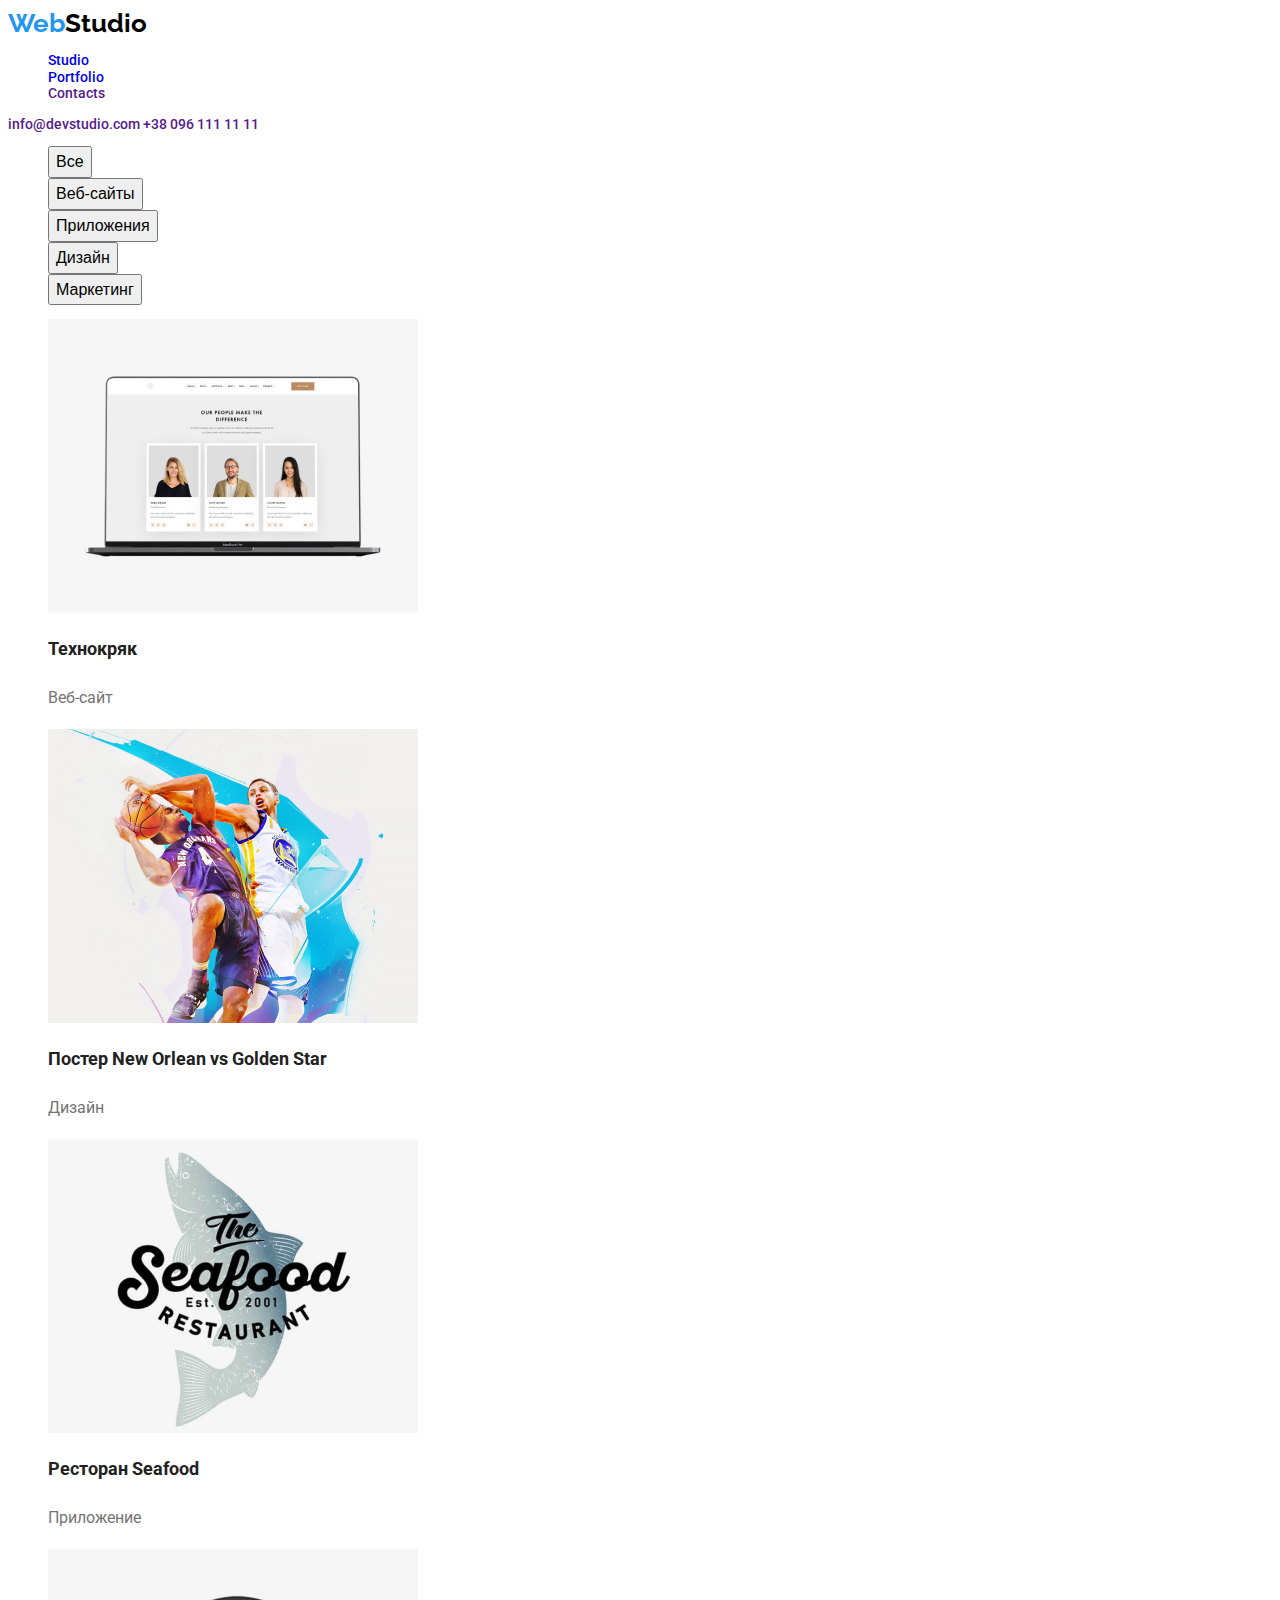
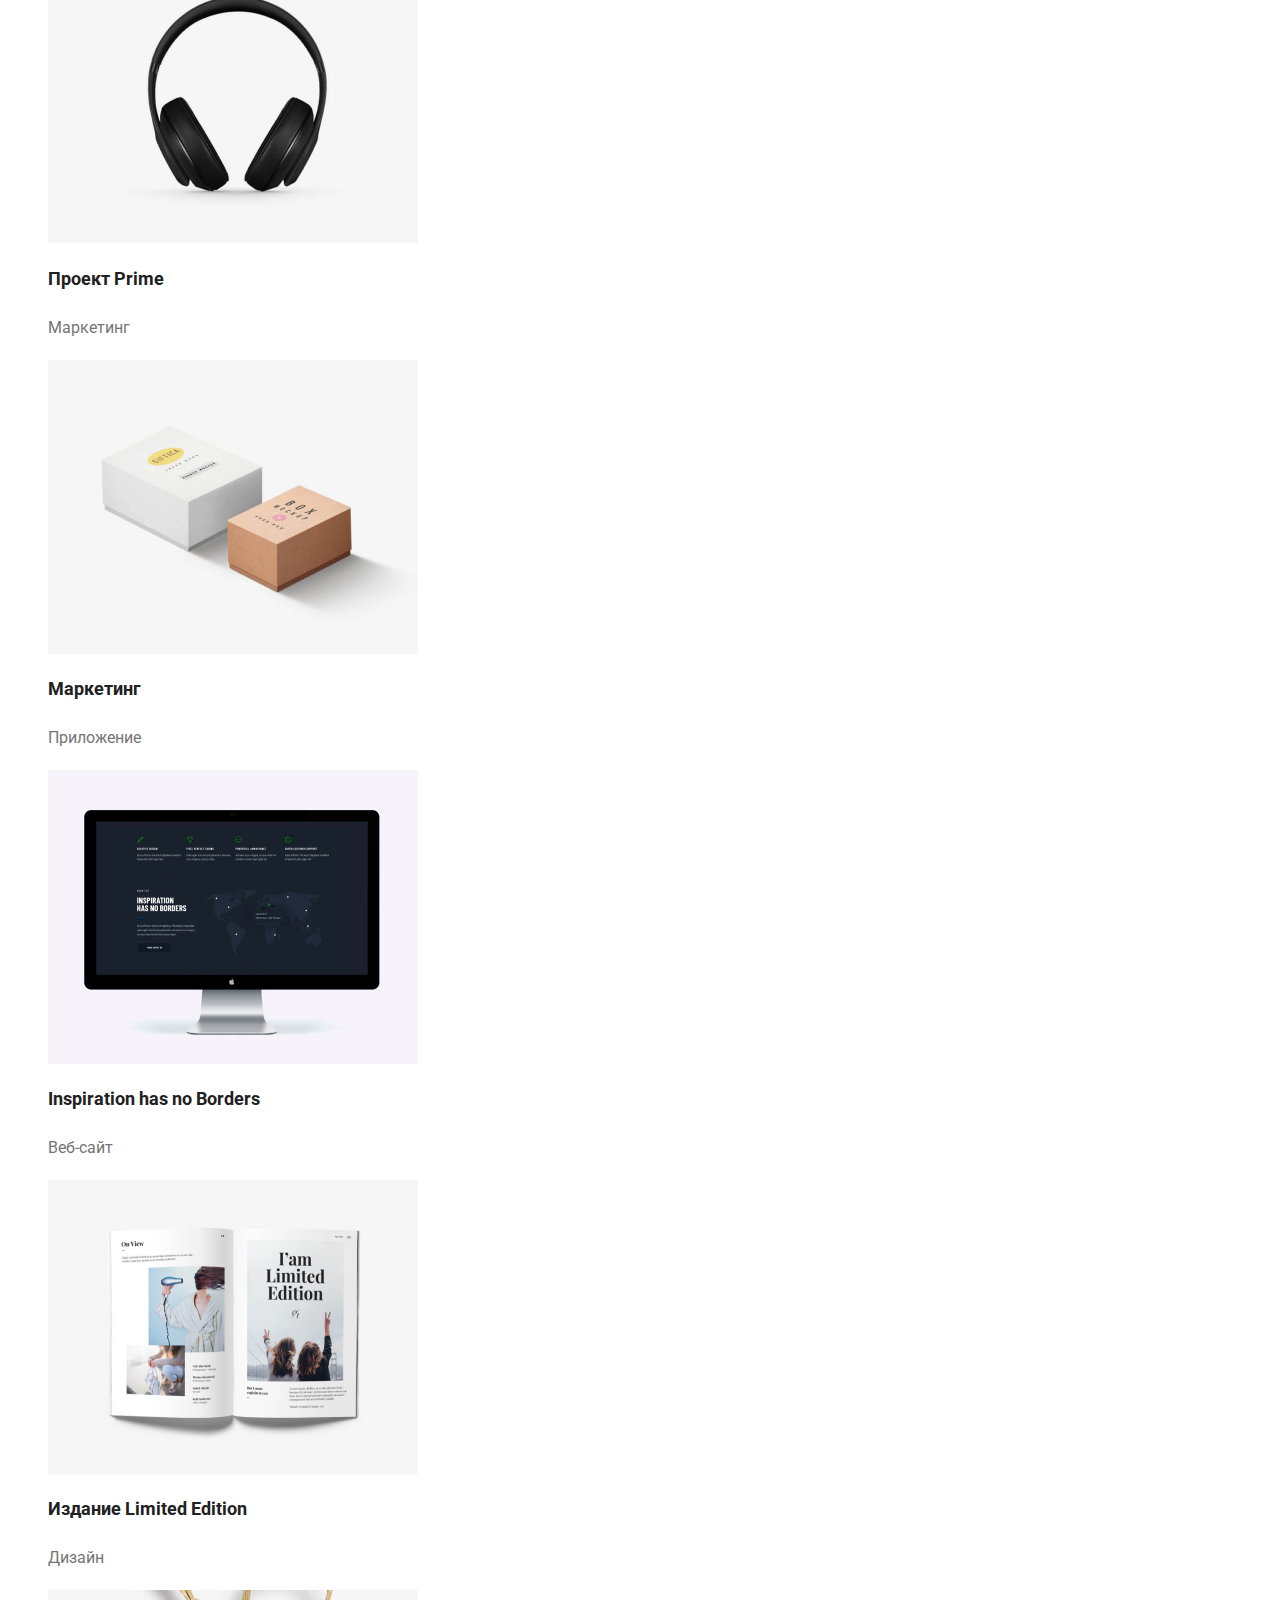
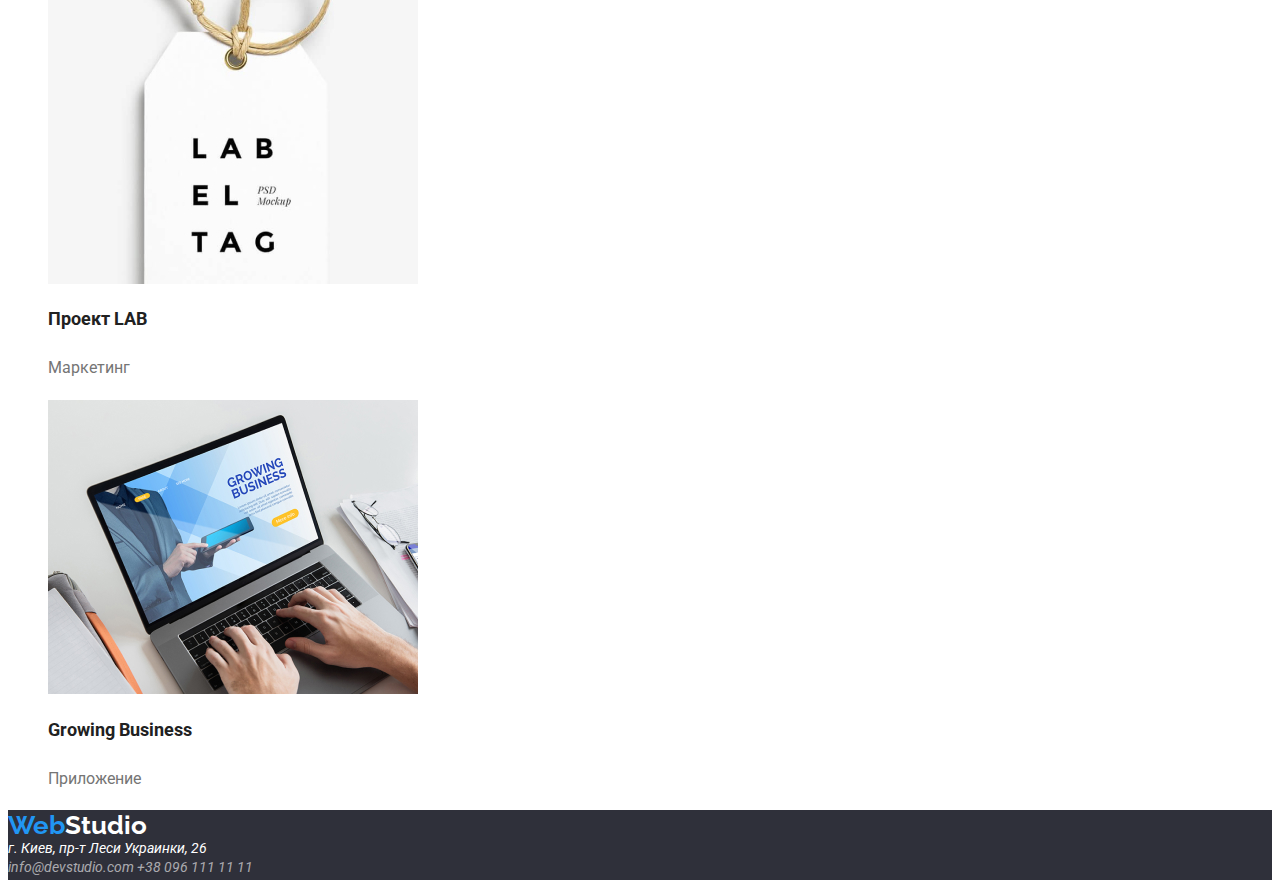
==== portfolio.html @ 281a3ce4 "create first commit for portfolio" ====
<!DOCTYPE html>
<html lang="ru">
  <head>
    <meta charset="UTF-8" />
    <meta name="viewport" content="width=device-width, initial-scale=1.0" />
    <title>Document</title>
    <link rel="preconnect" href="https://fonts.googleapis.com" />
    <link rel="preconnect" href="https://fonts.gstatic.com" crossorigin />
    <link
      href="https://fonts.googleapis.com/css2?family=Raleway:wght@700&family=Roboto:wght@400;500;700;900&display=swap"
      rel="stylesheet"
    />
    <link rel="stylesheet" href="./css/style.css" />
  </head>
  <body>
    <header>
      <nav>
        <a href="./index.html" class="logo primary"><span>Web</span>Studio</a>
        <ul class="site-nav">
          <li><a href="./index.html" class="link">Studio</a></li>
          <li><a href="./portfolio.html" class="link">Portfolio</a></li>
          <li><a href="" class="link">Contacts</a></li>
        </ul>
      </nav>
      <div class="contact">
        <a href="" class="link">info@devstudio.com</a>
        <a href="" class="link">+38 096 111 11 11</a>
      </div>
    </header>
    <main>
      <section>
        <ul class="filters">
          <li><button type="button" class="button filter">Все</button></li>
          <li><button type="button" class="button filter">Веб-сайты</button></li>
          <li><button type="button" class="button filter">Приложения</button></li>
          <li><button type="button" class="button filter">Дизайн</button></li>
          <li><button type="button" class="button filter">Маркетинг</button></li>
        </ul>
        <ul class="products">
          <li class="product">
            <img src="./images/products/technok.jpg" alt="" width="370" />
            <h2 class="title">Технокряк</h2>
            <p class="type">Веб-сайт</p>
          </li>
          <li class="product">
            <img src="./images/products/poster.jpg" alt="" width="370" />
            <h2 class="title">Постер New Orlean vs Golden Star</h2>
            <p class="type">Дизайн</p>
          </li>
          <li class="product">
            <img src="./images/products/restoraunt.jpg" alt="" width="370" />
            <h2 class="title">Ресторан Seafood</h2>
            <p class="type">Приложение</p>
          </li>
          <li class="product">
            <img src="./images/products/prime.jpg" alt="" width="370" />
            <h2 class="title">Проект Prime</h2>
            <p class="type">Маркетинг</p>
          </li>
          <li class="product">
            <img src="./images/products/boxes.jpg" alt="" width="370" />
            <h2 class="title">Маркетинг</h2>
            <p class="type">Приложение</p>
          </li>
          <li class="product">
            <img src="./images/products/insp.jpg" alt="" width="370" />
            <h2 class="title">Inspiration has no Borders</h2>
            <p class="type">Веб-сайт</p>
          </li>
          <li class="product">
            <img src="./images/products/journal.jpg" alt="" width="370" />
            <h2 class="title">Издание Limited Edition</h2>
            <p class="type">Дизайн</p>
          </li>
          <li class="product">
            <img src="./images/products/lab.jpg" alt="" width="370" />
            <h2 class="title">Проект LAB</h2>
            <p class="type">Маркетинг</p>
          </li>
          <li class="product">
            <img src="./images/products/gr_business.jpg" alt="" width="370" />
            <h2 class="title">Growing Business</h2>
            <p class="type">Приложение</p>
          </li>
        </ul>
      </section>
    </main>
    <footer>
      <a href="./index.html" class="logo secondary"><span>Web</span>Studio</a>
      <address lang="ru">
        г. Киев, пр-т Леси Украинки, 26<br />
        <a href="" class="link">info@devstudio.com</a>
        <a href="" class="link">+38 096 111 11 11</a>
      </address>
    </footer>
  </body>
</html>
---- css/style.css ----
/* 
Accent color -  #2196F3
Main white - #FFFFFF
Secondary text color - #757575
Title color - #212121;

Background color  - #2F303A; 
Section background -  #F5F4FA;
Logo color - #000000
Address color - rgba(255, 255, 255, 0.60);
*/

:root {
  --accent-color: #2196f3;
  --white-color: #ffffff;
  --sec-text-color: #757575;
  --title-color: #212121;
  --bg-color: #2f303a;
  --sc-bg-color: #f5f4fa;
  --logo-color: #000000;
  --address-color: rgba(255, 255, 255, 0.6);
}

body {
  color: var(--title-color);
  font-size: 14px;
  font-family: Roboto;

  background-color: var(--white-color);
}

a {
  text-decoration: none;
}

ul {
  list-style: none;
}

/* Logo */

.logo {
  font-family: Raleway;
  font-size: 26px;
  font-weight: 700;
  line-height: 1.17;
}

.logo.primary {
  color: var(--logo-color);
}

.logo > span {
  color: var(--accent-color);
}

.logo.secondary {
  color: var(--white-color);
}

/* Site navigation */

.link {
  font-weight: 500;
  line-height: 1.17;
}

.link:hover,
.link:focus {
  color: var(--accent-color);
}

/* Hero */

.hero {
  background-color: var(--bg-color);
}

.hero-title {
  color: var(--white-color);

  text-align: center;
  font-size: 44px;
  font-weight: 900;
  line-height: 1.36; /* 136.364% */

  text-transform: uppercase;
}

/* Button */

.button {
  font-size: 16px;
  font-weight: 700;
  line-height: 1.88; /* 187.5% */
}

.button.filter {
  font-weight: 500;
  line-height: 1.62;
}

.button.primary,
.button.filter:hover,
.button.filter:focus {
  color: var(--white-color);
  background-color: var(--accent-color);
}

/* Company  traits */

.section-title {
  text-align: center;
  font-size: 36px;
  font-weight: 700;
  line-height: 1.17;
}

.trait .title {
  font-weight: 700;
  line-height: 1.14;

  text-transform: uppercase;
}

.trait .text {
  color: var(--sec-text-color);

  font-weight: 400;
  line-height: 1.71; /* 171.429% */
}

/* Our team */

section.team {
  background-color: var(--sc-bg-color);
}

.description {
  font-size: 16px;
  line-height: 1.19;
}

.description > .name {
  font-size: inherit;
  font-weight: 500;
}

.description > .position {
  color: var(--sec-text-color);

  font-size: inherit;
  font-weight: 400;
}

/* Footer */

footer {
  background-color: var(--bg-color);
}

address {
  color: var(--white-color);
}

address > .link {
  color: var(--address-color);

  font-weight: 400;
  line-height: 1.71; /* 171.429% */
}

/* Portfolio.hmtl */

/* Products */

.product .title {
  font-size: 18px;
  font-weight: 700;
  line-height: 2; /* 200% */
}

.product .type {
  color: var(--sec-text-color);
  font-size: 16px;
  font-weight: 400;
  line-height: 1.88; /* 187.5% */
}
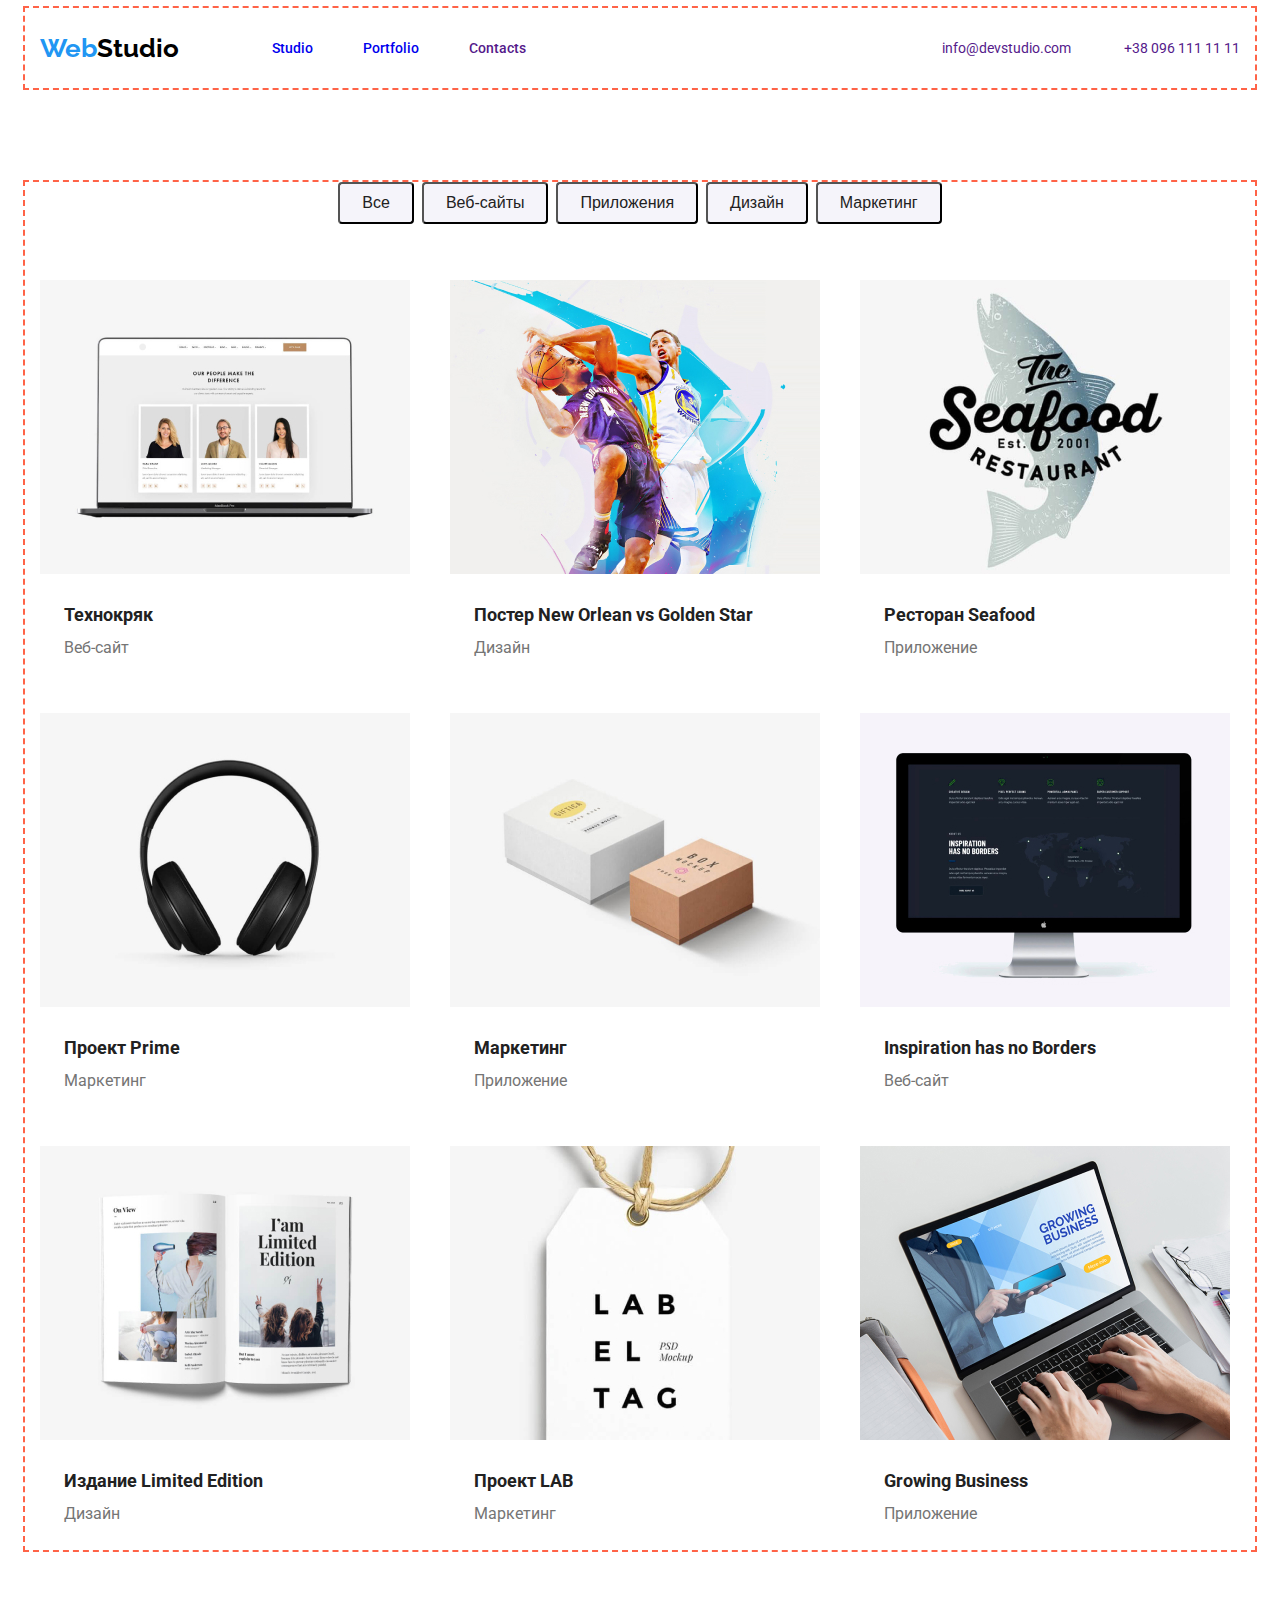
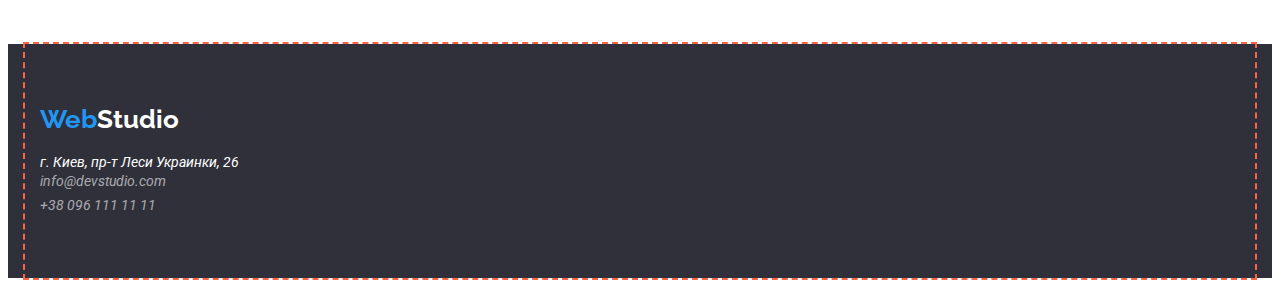
==== commit 1a2ed0bd: "Added postioning for `section`, `header` and `footer`." ====
--- a/portfolio.html
+++ b/portfolio.html
@@ -1,11 +1,18 @@
 <!DOCTYPE html>
-<html lang="ru">
+<html lang="en">
   <head>
     <meta charset="UTF-8" />
     <meta name="viewport" content="width=device-width, initial-scale=1.0" />
     <title>Document</title>
     <link rel="preconnect" href="https://fonts.googleapis.com" />
     <link rel="preconnect" href="https://fonts.gstatic.com" crossorigin />
+    <link
+      rel="stylesheet"
+      href="https://cdnjs.cloudflare.com/ajax/libs/modern-normalize/2.0.0/modern-normalize.min.css"
+      integrity="sha512-4xo8blKMVCiXpTaLzQSLSw3KFOVPWhm/TRtuPVc4WG6kUgjH6J03IBuG7JZPkcWMxJ5huwaBpOpnwYElP/m6wg=="
+      crossorigin="anonymous"
+      referrerpolicy="no-referrer"
+    />
     <link
       href="https://fonts.googleapis.com/css2?family=Raleway:wght@700&family=Roboto:wght@400;500;700;900&display=swap"
       rel="stylesheet"
@@ -14,84 +21,108 @@
   </head>
   <body>
     <header>
-      <nav>
-        <a href="./index.html" class="logo primary"><span>Web</span>Studio</a>
-        <ul class="site-nav">
-          <li><a href="./index.html" class="link">Studio</a></li>
-          <li><a href="./portfolio.html" class="link">Portfolio</a></li>
-          <li><a href="" class="link">Contacts</a></li>
-        </ul>
-      </nav>
-      <div class="contact">
-        <a href="" class="link">info@devstudio.com</a>
-        <a href="" class="link">+38 096 111 11 11</a>
+      <div class="container page-header">
+        <nav class="main-nav">
+          <a href="./index.html" class="logo primary"><span>Web</span>Studio</a>
+          <ul class="site-nav">
+            <li class="item"><a href="./index.html" class="link">Studio</a></li>
+            <li class="item"><a href="./portfolio.html" class="link">Portfolio</a></li>
+            <li class="item"><a href="" class="link">Contacts</a></li>
+          </ul>
+        </nav>
+        <div class="contact">
+          <a href="" class="link">info@devstudio.com</a>
+          <a href="" class="link">+38 096 111 11 11</a>
+        </div>
       </div>
     </header>
     <main>
-      <section>
-        <ul class="filters">
-          <li><button type="button" class="button filter">Все</button></li>
-          <li><button type="button" class="button filter">Веб-сайты</button></li>
-          <li><button type="button" class="button filter">Приложения</button></li>
-          <li><button type="button" class="button filter">Дизайн</button></li>
-          <li><button type="button" class="button filter">Маркетинг</button></li>
-        </ul>
-        <ul class="products">
-          <li class="product">
-            <img src="./images/products/technok.jpg" alt="" width="370" />
-            <h2 class="title">Технокряк</h2>
-            <p class="type">Веб-сайт</p>
-          </li>
-          <li class="product">
-            <img src="./images/products/poster.jpg" alt="" width="370" />
-            <h2 class="title">Постер New Orlean vs Golden Star</h2>
-            <p class="type">Дизайн</p>
-          </li>
-          <li class="product">
-            <img src="./images/products/restoraunt.jpg" alt="" width="370" />
-            <h2 class="title">Ресторан Seafood</h2>
-            <p class="type">Приложение</p>
-          </li>
-          <li class="product">
-            <img src="./images/products/prime.jpg" alt="" width="370" />
-            <h2 class="title">Проект Prime</h2>
-            <p class="type">Маркетинг</p>
-          </li>
-          <li class="product">
-            <img src="./images/products/boxes.jpg" alt="" width="370" />
-            <h2 class="title">Маркетинг</h2>
-            <p class="type">Приложение</p>
-          </li>
-          <li class="product">
-            <img src="./images/products/insp.jpg" alt="" width="370" />
-            <h2 class="title">Inspiration has no Borders</h2>
-            <p class="type">Веб-сайт</p>
-          </li>
-          <li class="product">
-            <img src="./images/products/journal.jpg" alt="" width="370" />
-            <h2 class="title">Издание Limited Edition</h2>
-            <p class="type">Дизайн</p>
-          </li>
-          <li class="product">
-            <img src="./images/products/lab.jpg" alt="" width="370" />
-            <h2 class="title">Проект LAB</h2>
-            <p class="type">Маркетинг</p>
-          </li>
-          <li class="product">
-            <img src="./images/products/gr_business.jpg" alt="" width="370" />
-            <h2 class="title">Growing Business</h2>
-            <p class="type">Приложение</p>
-          </li>
-        </ul>
-      </section>
+      <section class="section">
+        <div class="container">
+          <ul class="filters">
+            <li class="item"><button type="button" class="button filter">Все</button></li>
+            <li class="item"><button type="button" class="button filter">Веб-сайты</button></li>
+            <li class="item"><button type="button" class="button filter">Приложения</button></li>
+            <li class="item"><button type="button" class="button filter">Дизайн</button></li>
+            <li class="item"><button type="button" class="button filter">Маркетинг</button></li>
+          </ul>
+          <ul class="products">
+            <li class="product">
+              <img src="./images/products/technok.jpg" alt="" width="370" />
+              <div class="text">
+                <h2 class="title">Технокряк</h2>
+                <p class="type">Веб-сайт</p>
+              </div>
+            </li>
+            <li class="product">
+              <img src="./images/products/poster.jpg" alt="" width="370" />
+              <div class="text">
+                <h2 class="title">Постер New Orlean vs Golden Star</h2>
+                <p class="type">Дизайн</p>
+              </div>
+            </li>
+            <li class="product">
+              <img src="./images/products/restoraunt.jpg" alt="" width="370" />
+              <div class="text">
+                <h2 class="title">Ресторан Seafood</h2>
+                <p class="type">Приложение</p>
+              </div>
+            </li>
+            <li class="product">
+              <img src="./images/products/prime.jpg" alt="" width="370" />
+              <div class="text">
+                <h2 class="title">Проект Prime</h2>
+                <p class="type">Маркетинг</p>
+              </div>
+            </li>
+            <li class="product">
+              <img src="./images/products/boxes.jpg" alt="" width="370" />
+              <div class="text">
+                <h2 class="title">Маркетинг</h2>
+                <p class="type">Приложение</p>
+              </div>
+            </li>
+            <li class="product">
+              <img src="./images/products/insp.jpg" alt="" width="370" />
+              <div class="text">
+                <h2 class="title">Inspiration has no Borders</h2>
+                <p class="type">Веб-сайт</p>
+              </div>
+            </li>
+            <li class="product">
+              <img src="./images/products/journal.jpg" alt="" width="370" />
+              <div class="text">
+                <h2 class="title">Издание Limited Edition</h2>
+                <p class="type">Дизайн</p>
+              </div>
+            </li>
+            <li class="product">
+              <img src="./images/products/lab.jpg" alt="" width="370" />
+              <div class="text">
+                <h2 class="title">Проект LAB</h2>
+                <p class="type">Маркетинг</p>
+              </div>
+            </li>
+            <li class="product">
+              <img src="./images/products/gr_business.jpg" alt="" width="370" />
+              <div class="text">
+                <h2 class="title">Growing Business</h2>
+                <p class="type">Приложение</p>
+              </div>
+            </li>
+          </ul>
+        </div>
+      </ class="section">
     </main>
     <footer>
-      <a href="./index.html" class="logo secondary"><span>Web</span>Studio</a>
-      <address lang="ru">
-        г. Киев, пр-т Леси Украинки, 26<br />
-        <a href="" class="link">info@devstudio.com</a>
-        <a href="" class="link">+38 096 111 11 11</a>
-      </address>
+      <div class="container page-footer">
+        <a href="./index.html" class="logo secondary"><span>Web</span>Studio</a>
+        <address lang="ru">
+          г. Киев, пр-т Леси Украинки, 26<br />
+          <a href="" class="link">info@devstudio.com</a>
+          <a href="" class="link">+38 096 111 11 11</a>
+        </address>
+      </div>
     </footer>
   </body>
 </html>
--- a/css/style.css
+++ b/css/style.css
@@ -35,11 +35,75 @@
 
 ul {
   list-style: none;
+  margin: 0;
+  padding: 0;
+}
+
+h6,
+h5,
+h4,
+h3,
+h2,
+h1,
+p {
+  margin: 0;
+}
+
+figure {
+  margin: 0;
+}
+
+/* Container */
+
+.container {
+  width: 1200px;
+
+  margin-left: auto;
+  margin-right: auto;
+
+  padding-left: 15px;
+  padding-right: 15px;
+
+  outline: 2px dashed tomato;
+}
+
+/* Sections */
+
+.section {
+  padding-top: 94px;
+  padding-bottom: 94px;
+}
+
+/* Page header */
+
+.page-header {
+  display: flex;
+  align-items: center;
+}
+
+.main-nav {
+  display: flex;
+  align-items: center;
+}
+
+.main-nav .site-nav {
+  display: flex;
+}
+
+.site-nav .item:not(:last-child),
+.contact .link:not(:last-child) {
+  margin-right: 50px;
+}
+
+.page-header .contact {
+  margin-left: auto;
 }
 
 /* Logo */
 
 .logo {
+  margin-right: 93px;
+
   font-family: Raleway;
   font-size: 26px;
   font-weight: 700;
@@ -60,13 +124,18 @@
 
 /* Site navigation */
 
-.link {
+.site-nav .link {
+  display: block;
+  padding: 32px 0px;
+
   font-weight: 500;
   line-height: 1.17;
 }
 
-.link:hover,
-.link:focus {
+.site-nav .link:hover,
+.site-nav .link:focus,
+.contact .link:hover,
+.contact .link:focus {
   color: var(--accent-color);
 }
 
@@ -74,9 +143,12 @@
 
 .hero {
   background-color: var(--bg-color);
+  text-align: center;
 }
 
 .hero-title {
+  margin-bottom: 30px;
+
   color: var(--white-color);
 
   text-align: center;
@@ -87,20 +159,41 @@
   text-transform: uppercase;
 }
 
+.hero a {
+  margin-bottom: 200px;
+}
+
 /* Button */
 
 .button {
+  display: inline-block;
+
   font-size: 16px;
   font-weight: 700;
   line-height: 1.88; /* 187.5% */
 }
 
 .button.filter {
+  padding: 6px 22px;
+
+  color: var(--title-color);
   font-weight: 500;
   line-height: 1.62;
-}
-
-.button.primary,
+
+  background-color: var(--sc-bg-color);
+  border-radius: 4px;
+
+  cursor: pointer;
+}
+
+.button.primary {
+  padding: 10px 32px;
+
+  border-radius: 4px;
+  color: var(--white-color);
+  background-color: var(--accent-color);
+}
+
 .button.filter:hover,
 .button.filter:focus {
   color: var(--white-color);
@@ -110,13 +203,25 @@
 /* Company  traits */
 
 .section-title {
+  margin-bottom: 50px;
+
   text-align: center;
   font-size: 36px;
   font-weight: 700;
   line-height: 1.17;
 }
 
+.traits {
+  display: flex;
+}
+
+.traits .trait:not(:last-child) {
+  margin-right: 30px;
+}
+
 .trait .title {
+  margin-bottom: 10px;
+
   font-weight: 700;
   line-height: 1.14;
 
@@ -136,12 +241,33 @@
   background-color: var(--sc-bg-color);
 }
 
+.members {
+  display: flex;
+  padding-bottom: 94px;
+
+  text-align: center;
+}
+
 .description {
+  margin-top: 30px;
+  margin-bottom: 30px;
+
   font-size: 16px;
   line-height: 1.19;
 }
 
+.members .member {
+  background-color: var(--white-color);
+  border-radius: 0px 0px 4px 4px;
+}
+
+.members .member:not(:last-child) {
+  margin-right: 30px;
+}
+
 .description > .name {
+  margin-bottom: 10px;
+
   font-size: inherit;
   font-weight: 500;
 }
@@ -164,15 +290,42 @@
 }
 
 address > .link {
+  display: block;
+
   color: var(--address-color);
 
   font-weight: 400;
   line-height: 1.71; /* 171.429% */
 }
 
+.page-footer {
+  padding-top: 60px;
+  padding-bottom: 60px;
+}
+
+.page-footer .logo {
+  display: inline-block;
+
+  margin-bottom: 20px;
+}
+
 /* Portfolio.hmtl */
 
 /* Products */
+
+.products {
+  display: flex;
+  flex-wrap: wrap;
+  gap: 30px;
+}
+
+.products .product {
+  flex-basis: calc((100% - 60px) / 3);
+}
+
+.product .text {
+  margin: 20px 24px;
+}
 
 .product .title {
   font-size: 18px;
@@ -186,3 +339,16 @@
   font-weight: 400;
   line-height: 1.88; /* 187.5% */
 }
+
+/* Filters */
+
+.filters {
+  display: flex;
+
+  justify-content: center;
+  margin-bottom: 56px;
+}
+
+.filters .item:not(:last-child) {
+  margin-right: 8px;
+}
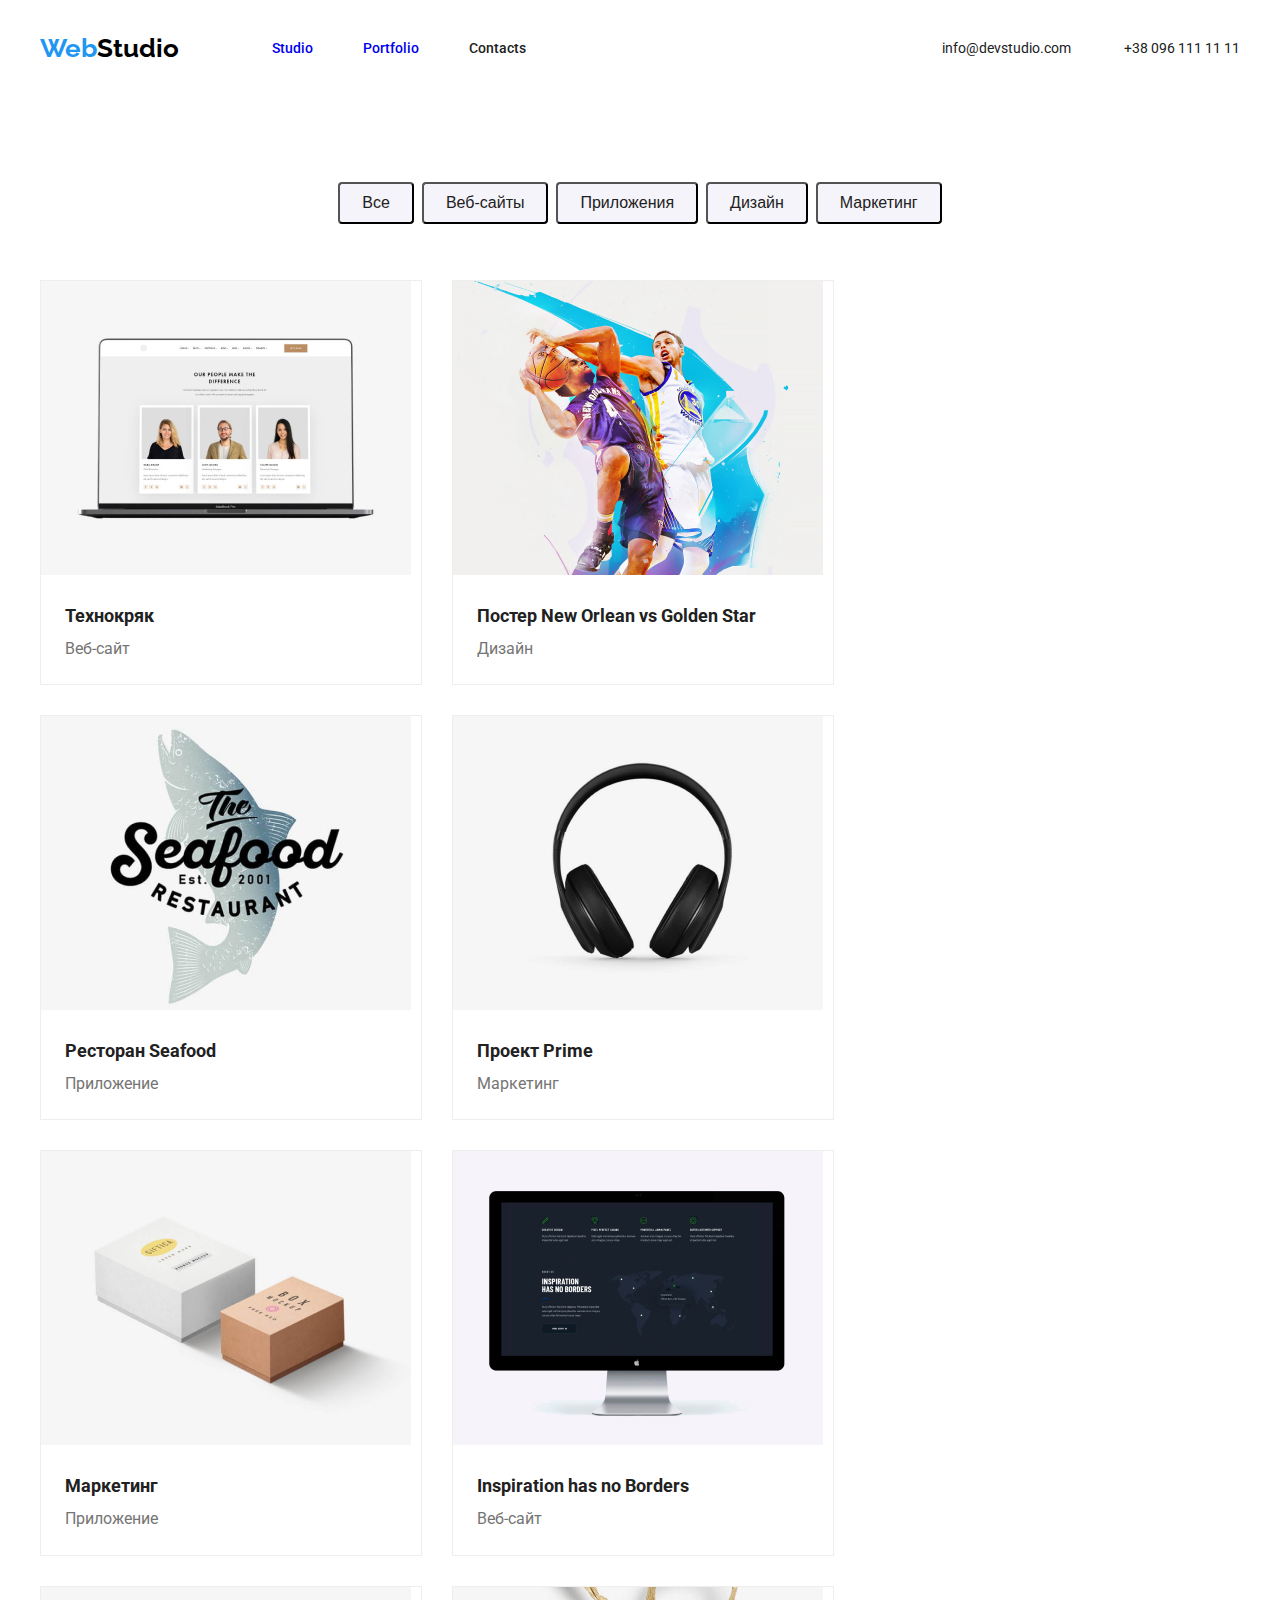
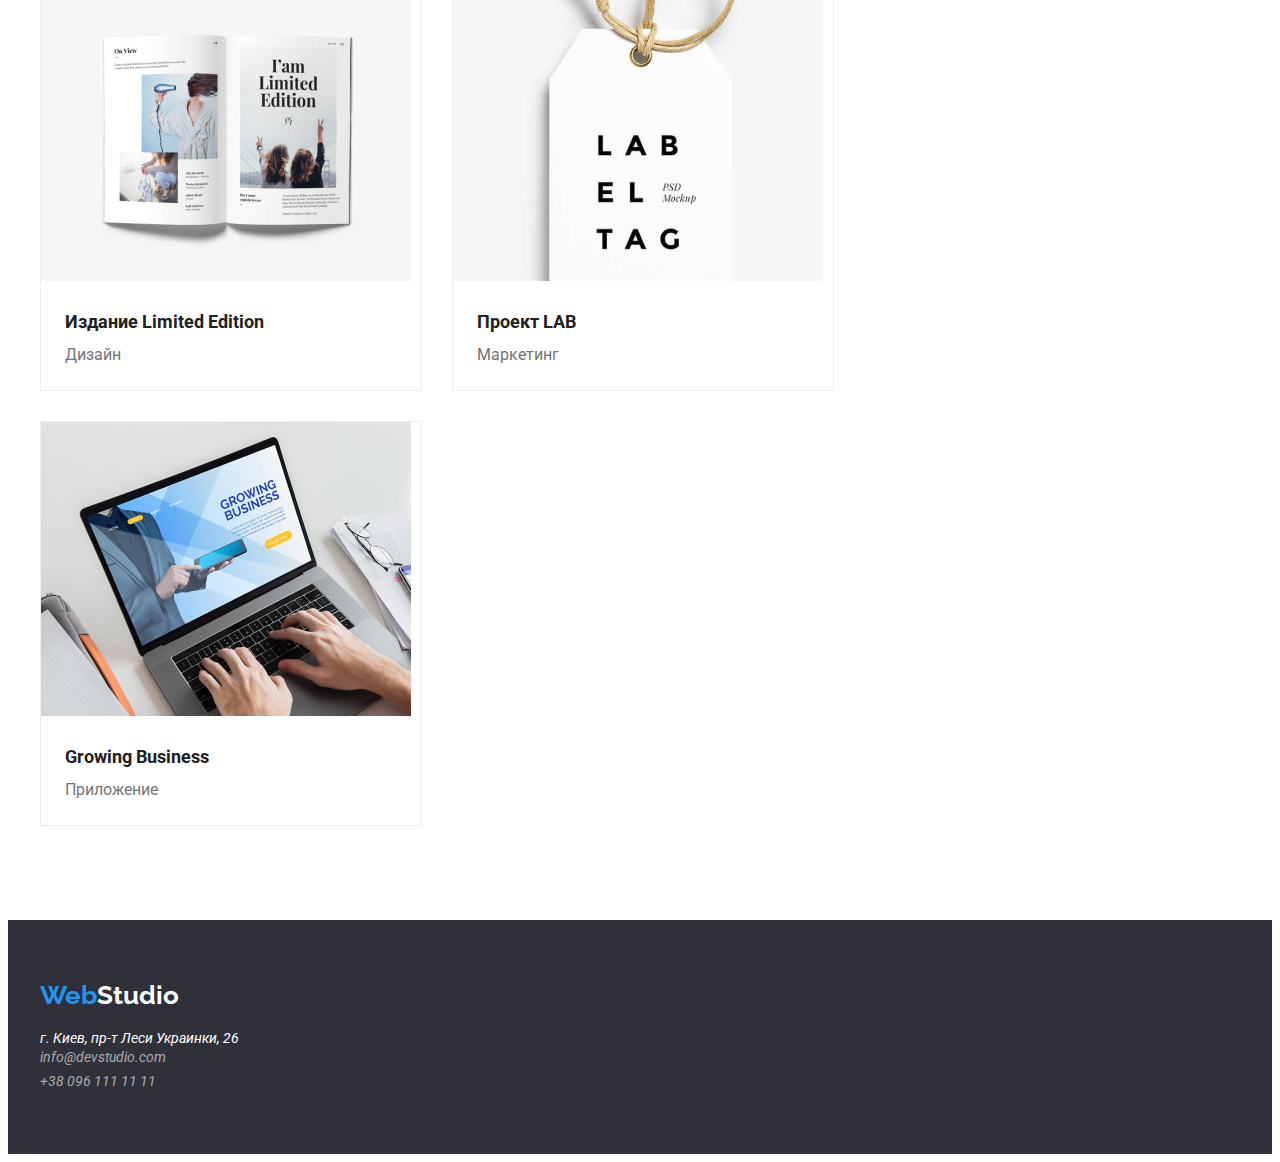
==== commit 142ff562: "Modifed container; modified paddings for sections" ====
--- a/portfolio.html
+++ b/portfolio.html
@@ -3,7 +3,7 @@
   <head>
     <meta charset="UTF-8" />
     <meta name="viewport" content="width=device-width, initial-scale=1.0" />
-    <title>Document</title>
+    <title>Portfolio</title>
     <link rel="preconnect" href="https://fonts.googleapis.com" />
     <link rel="preconnect" href="https://fonts.gstatic.com" crossorigin />
     <link
@@ -37,7 +37,7 @@
       </div>
     </header>
     <main>
-      <section class="section">
+      <section class="section projects">
         <div class="container">
           <ul class="filters">
             <li class="item"><button type="button" class="button filter">Все</button></li>
@@ -112,7 +112,7 @@
             </li>
           </ul>
         </div>
-      </ class="section">
+      </section>
     </main>
     <footer>
       <div class="container page-footer">
--- a/css/style.css
+++ b/css/style.css
@@ -45,7 +45,8 @@
 h3,
 h2,
 h1,
-p {
+p,
+span {
   margin: 0;
 }
 
@@ -64,7 +65,7 @@
   padding-left: 15px;
   padding-right: 15px;
 
-  outline: 2px dashed tomato;
+  /* outline: 2px dashed tomato; */
 }
 
 /* Sections */
@@ -74,6 +75,10 @@
   padding-bottom: 94px;
 }
 
+.section.projects {
+  padding-top: 94px;
+}
+
 /* Page header */
 
 .page-header {
@@ -131,12 +136,21 @@
   font-weight: 500;
   line-height: 1.17;
 }
-
+/* 
 .site-nav .link:hover,
 .site-nav .link:focus,
 .contact .link:hover,
 .contact .link:focus {
   color: var(--accent-color);
+} */
+
+.link:visited {
+  color: var(--title-color);
+}
+
+.link:hover,
+.link:focus {
+  color: var(--accent-color);
 }
 
 /* Hero */
@@ -235,6 +249,10 @@
   line-height: 1.71; /* 171.429% */
 }
 
+.trait a {
+  cursor: pointer;
+}
+
 /* Our team */
 
 section.team {
@@ -243,7 +261,6 @@
 
 .members {
   display: flex;
-  padding-bottom: 94px;
 
   text-align: center;
 }
@@ -289,13 +306,17 @@
   color: var(--white-color);
 }
 
-address > .link {
+.page-footer .link {
   display: block;
 
   color: var(--address-color);
 
   font-weight: 400;
   line-height: 1.71; /* 171.429% */
+}
+
+footer .logo {
+  margin-right: 0;
 }
 
 .page-footer {
@@ -320,7 +341,10 @@
 }
 
 .products .product {
+  width: 370px;
   flex-basis: calc((100% - 60px) / 3);
+
+  border: 1px solid #eee;
 }
 
 .product .text {
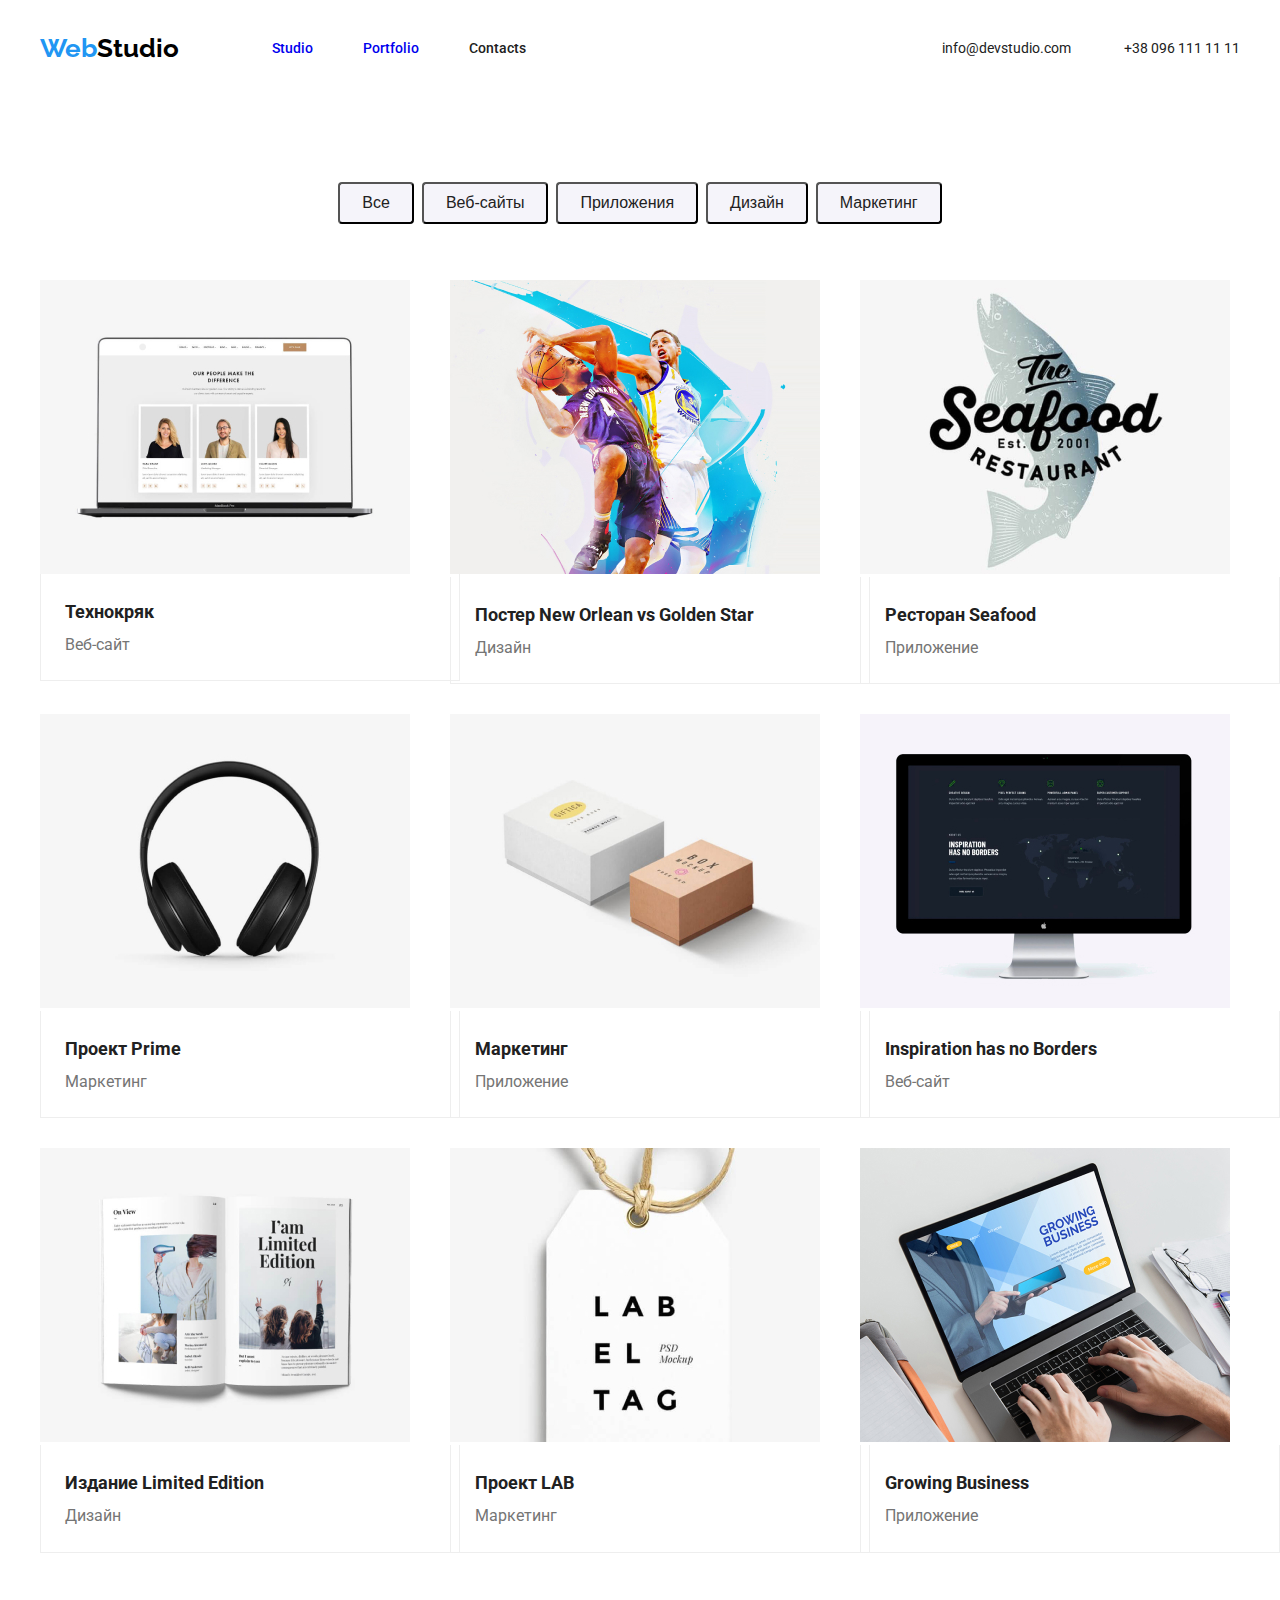
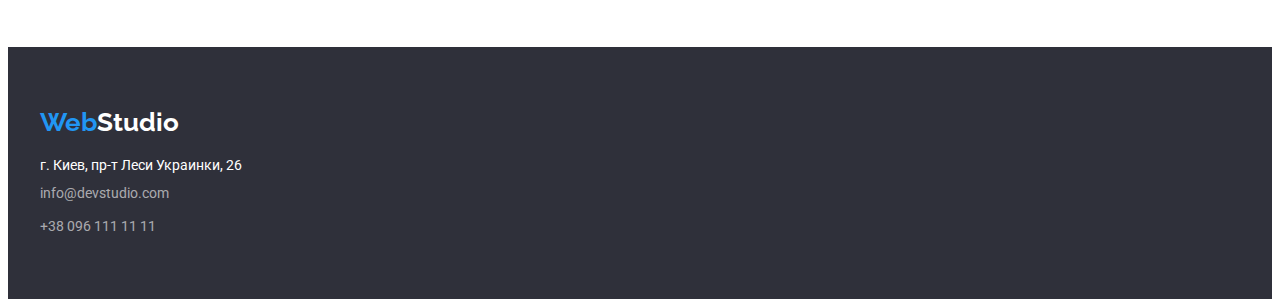
==== commit 81ebef0c: "Fixed paddings and correct geometry for elements" ====
--- a/portfolio.html
+++ b/portfolio.html
@@ -48,7 +48,7 @@
           </ul>
           <ul class="products">
             <li class="product">
-              <img src="./images/products/technok.jpg" alt="" width="370" />
+              <img src="./images/products/technok.jpg" class="image" alt="" width="370" />
               <div class="text">
                 <h2 class="title">Технокряк</h2>
                 <p class="type">Веб-сайт</p>
@@ -117,10 +117,10 @@
     <footer>
       <div class="container page-footer">
         <a href="./index.html" class="logo secondary"><span>Web</span>Studio</a>
-        <address lang="ru">
-          г. Киев, пр-т Леси Украинки, 26<br />
-          <a href="" class="link">info@devstudio.com</a>
-          <a href="" class="link">+38 096 111 11 11</a>
+        <address class="address">
+          <p class="item">г. Киев, пр-т Леси Украинки, 26</p>
+          <a href="" class="link item">info@devstudio.com</a>
+          <a href="" class="link item">+38 096 111 11 11</a>
         </address>
       </div>
     </footer>
--- a/css/style.css
+++ b/css/style.css
@@ -173,10 +173,6 @@
   text-transform: uppercase;
 }
 
-.hero a {
-  margin-bottom: 200px;
-}
-
 /* Button */
 
 .button {
@@ -228,8 +224,11 @@
 .traits {
   display: flex;
 }
-
-.traits .trait:not(:last-child) {
+.traits .trait {
+  min-width: calc((100% - 90px) / 4);
+}
+
+.traits > .trait:not(:last-child) {
   margin-right: 30px;
 }
 
@@ -302,12 +301,22 @@
   background-color: var(--bg-color);
 }
 
-address {
+.page-footer .address {
   color: var(--white-color);
+  display: flex;
+  flex-direction: column;
+}
+
+.address .item {
+  font-style: normal;
+}
+
+.address .item:not(:last-child) {
+  margin-bottom: 9px;
 }
 
 .page-footer .link {
-  display: block;
+  /* display: block; */
 
   color: var(--address-color);
 
@@ -317,6 +326,8 @@
 
 footer .logo {
   margin-right: 0;
+
+  font-style: normal;
 }
 
 .page-footer {
@@ -344,11 +355,22 @@
   width: 370px;
   flex-basis: calc((100% - 60px) / 3);
 
+  /* border: 1px solid #eee; */
+}
+
+.product .image {
+  display: block;
+}
+
+.product .text {
+  padding: 20px 24px;
+
+  min-width: 370px;
+
   border: 1px solid #eee;
-}
-
-.product .text {
-  margin: 20px 24px;
+
+  border-top-width: 0px;
+  border-top-style: none;
 }
 
 .product .title {
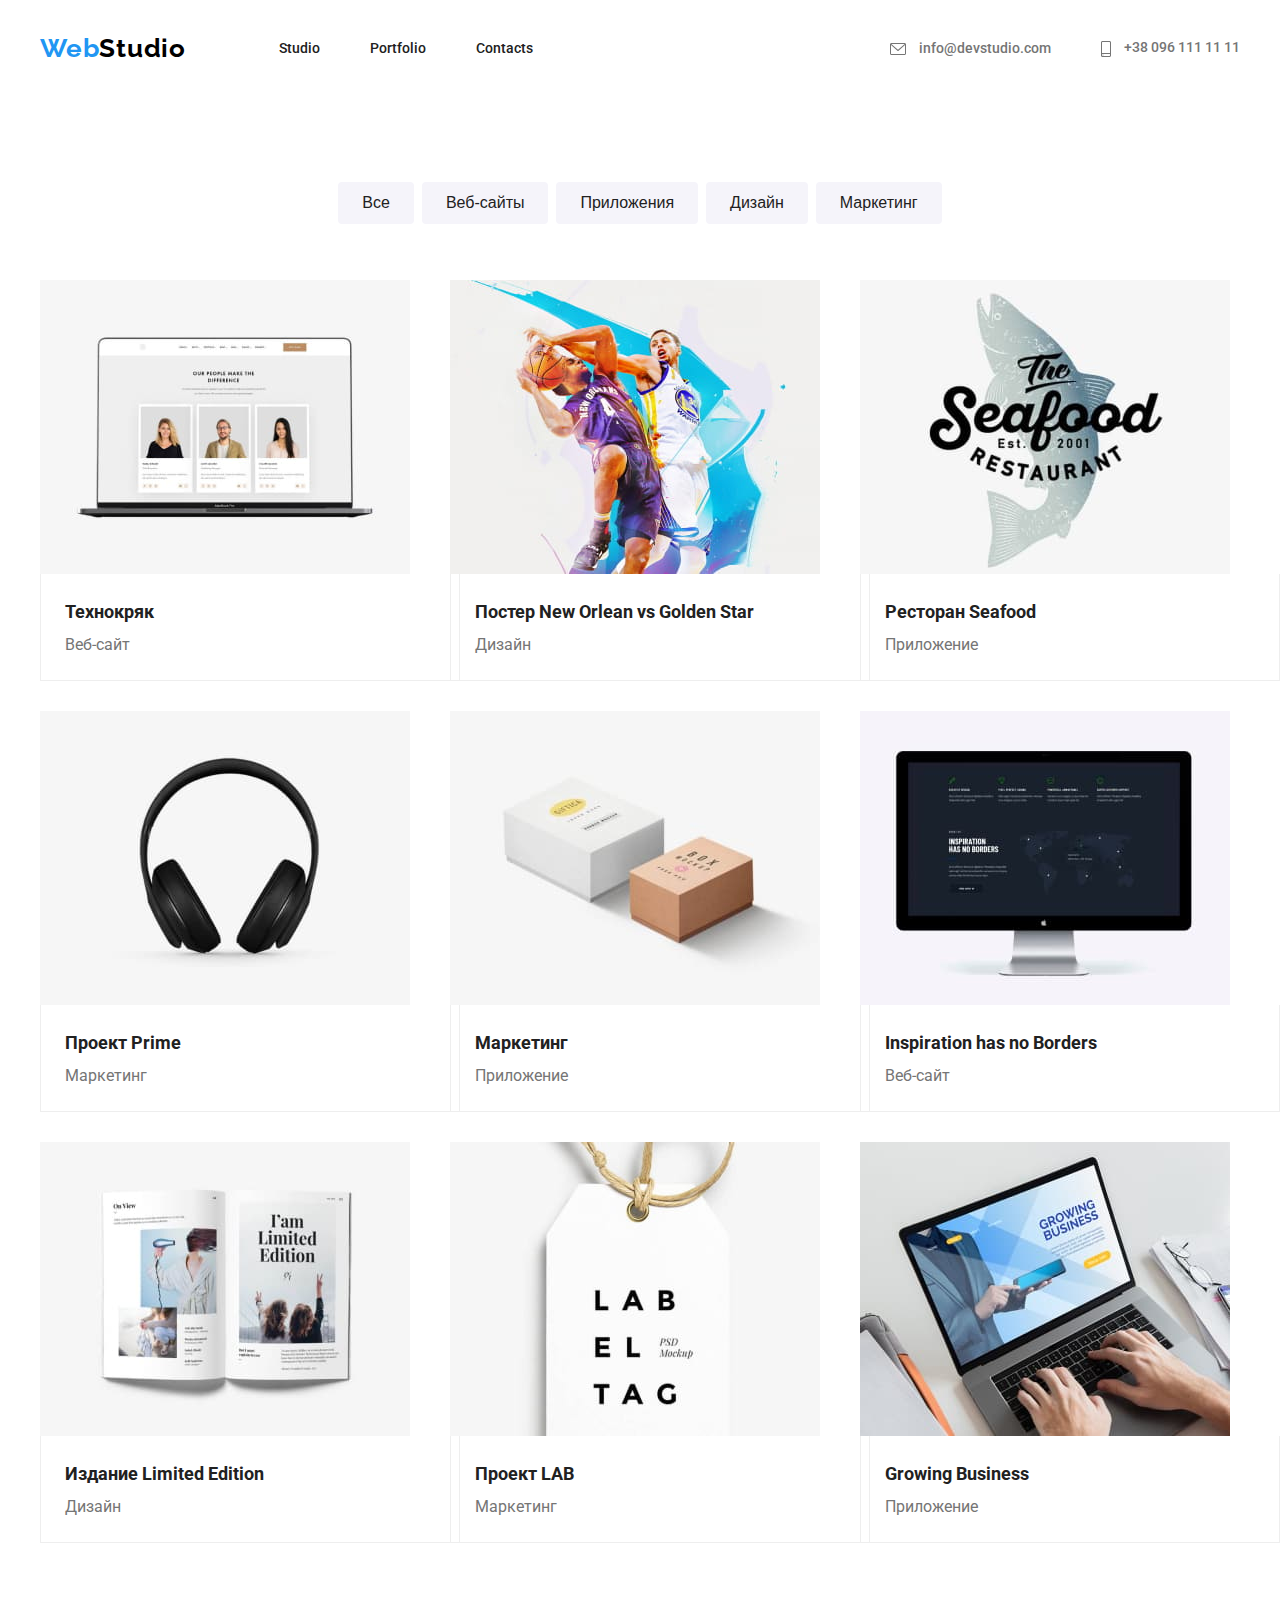
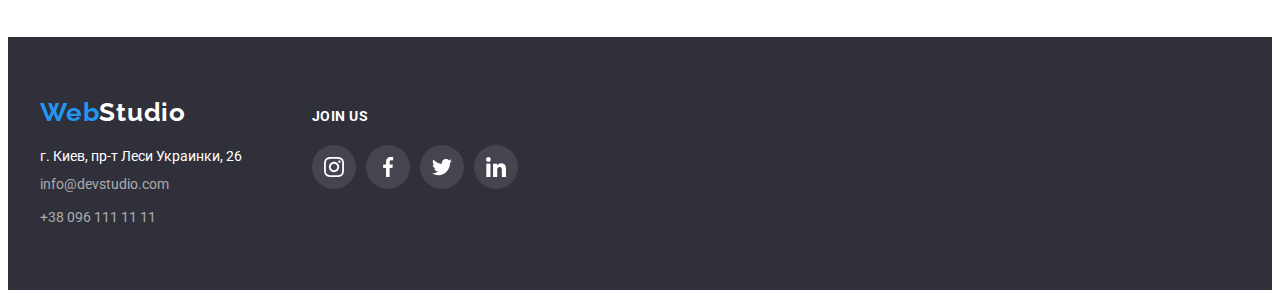
==== commit c43d8777: "Added svg icons" ====
--- a/portfolio.html
+++ b/portfolio.html
@@ -27,13 +27,27 @@
           <ul class="site-nav">
             <li class="item"><a href="./index.html" class="link">Studio</a></li>
             <li class="item"><a href="./portfolio.html" class="link">Portfolio</a></li>
-            <li class="item"><a href="" class="link">Contacts</a></li>
+            <li class="item"><a href="./random.html" class="link">Contacts</a></li>
           </ul>
         </nav>
-        <div class="contact">
-          <a href="" class="link">info@devstudio.com</a>
-          <a href="" class="link">+38 096 111 11 11</a>
-        </div>
+        <ul class="contact">
+          <li class="item">
+            <a href="" class="link">
+              <svg class="icon" width="16" height="12">
+                <use href="./images/icons/new-optimized-icons.svg#icon-envelope"></use>
+              </svg>
+              info@devstudio.com
+            </a>
+          </li>
+          <li class="item">
+            <a href="" class="link">
+              <svg class="icon" width="10px" height="16px">
+                <use href="./images/icons/new-optimized-icons.svg#icon-smartphone"></use>
+              </svg>
+              +38 096 111 11 11
+            </a>
+          </li>
+        </ul>
       </div>
     </header>
     <main>
@@ -55,56 +69,56 @@
               </div>
             </li>
             <li class="product">
-              <img src="./images/products/poster.jpg" alt="" width="370" />
+              <img src="./images/products/poster.jpg" class="image" alt="" width="370" />
               <div class="text">
                 <h2 class="title">Постер New Orlean vs Golden Star</h2>
                 <p class="type">Дизайн</p>
               </div>
             </li>
             <li class="product">
-              <img src="./images/products/restoraunt.jpg" alt="" width="370" />
+              <img src="./images/products/restoraunt.jpg" class="image" alt="" width="370" />
               <div class="text">
                 <h2 class="title">Ресторан Seafood</h2>
                 <p class="type">Приложение</p>
               </div>
             </li>
             <li class="product">
-              <img src="./images/products/prime.jpg" alt="" width="370" />
+              <img src="./images/products/prime.jpg" class="image" alt="" width="370" />
               <div class="text">
                 <h2 class="title">Проект Prime</h2>
                 <p class="type">Маркетинг</p>
               </div>
             </li>
             <li class="product">
-              <img src="./images/products/boxes.jpg" alt="" width="370" />
+              <img src="./images/products/boxes.jpg" class="image" alt="" width="370" />
               <div class="text">
                 <h2 class="title">Маркетинг</h2>
                 <p class="type">Приложение</p>
               </div>
             </li>
             <li class="product">
-              <img src="./images/products/insp.jpg" alt="" width="370" />
+              <img src="./images/products/insp.jpg" class="image" alt="" width="370" />
               <div class="text">
                 <h2 class="title">Inspiration has no Borders</h2>
                 <p class="type">Веб-сайт</p>
               </div>
             </li>
             <li class="product">
-              <img src="./images/products/journal.jpg" alt="" width="370" />
+              <img src="./images/products/journal.jpg" class="image" alt="" width="370" />
               <div class="text">
                 <h2 class="title">Издание Limited Edition</h2>
                 <p class="type">Дизайн</p>
               </div>
             </li>
             <li class="product">
-              <img src="./images/products/lab.jpg" alt="" width="370" />
+              <img src="./images/products/lab.jpg" class="image" alt="" width="370" />
               <div class="text">
                 <h2 class="title">Проект LAB</h2>
                 <p class="type">Маркетинг</p>
               </div>
             </li>
             <li class="product">
-              <img src="./images/products/gr_business.jpg" alt="" width="370" />
+              <img src="./images/products/gr_business.jpg" class="image" alt="" width="370" />
               <div class="text">
                 <h2 class="title">Growing Business</h2>
                 <p class="type">Приложение</p>
@@ -115,13 +129,48 @@
       </section>
     </main>
     <footer>
-      <div class="container page-footer">
-        <a href="./index.html" class="logo secondary"><span>Web</span>Studio</a>
-        <address class="address">
-          <p class="item">г. Киев, пр-т Леси Украинки, 26</p>
-          <a href="" class="link item">info@devstudio.com</a>
-          <a href="" class="link item">+38 096 111 11 11</a>
-        </address>
+      <div class="container footer-flex">
+        <div class="page-footer">
+          <a href="./index.html" class="logo secondary"><span>Web</span>Studio</a>
+          <address class="address">
+            <p class="item">г. Киев, пр-т Леси Украинки, 26</p>
+            <a href="" class="link item">info@devstudio.com</a>
+            <a href="" class="link item">+38 096 111 11 11</a>
+          </address>
+        </div>
+        <div class="join">
+          <p class="text">Join us</p>
+          <ul class="social">
+            <li class="item">
+              <a href="" class="social-link footer-link">
+                <svg class="icon">
+                  <use href="./images/icons/new-optimized-icons.svg#icon-instagram"></use>
+                </svg>
+              </a>
+            </li>
+            <li class="item">
+              <a href="" class="social-link footer-link">
+                <svg class="icon">
+                  <use href="./images/icons/new-optimized-icons.svg#icon-facebook"></use>
+                </svg>
+              </a>
+            </li>
+            <li class="item">
+              <a href="" class="social-link footer-link">
+                <svg class="icon">
+                  <use href="./images/icons/new-optimized-icons.svg#icon-twitter"></use>
+                </svg>
+              </a>
+            </li>
+            <li class="item">
+              <a href="" class="social-link footer-link">
+                <svg class="icon">
+                  <use href="./images/icons/new-optimized-icons.svg#icon-linkedin"></use>
+                </svg>
+              </a>
+            </li>
+          </ul>
+        </div>
       </div>
     </footer>
   </body>
--- a/css/style.css
+++ b/css/style.css
@@ -19,6 +19,7 @@
   --sc-bg-color: #f5f4fa;
   --logo-color: #000000;
   --address-color: rgba(255, 255, 255, 0.6);
+  --social-icon: #afb1b8;
 }
 
 body {
@@ -50,10 +51,6 @@
   margin: 0;
 }
 
-figure {
-  margin: 0;
-}
-
 /* Container */
 
 .container {
@@ -95,8 +92,13 @@
   display: flex;
 }
 
+.contact {
+  display: flex;
+  align-items: center;
+}
+
 .site-nav .item:not(:last-child),
-.contact .link:not(:last-child) {
+.contact .item:not(:last-child) {
   margin-right: 50px;
 }
 
@@ -113,6 +115,7 @@
   font-size: 26px;
   font-weight: 700;
   line-height: 1.17;
+  letter-spacing: 0.78px;
 }
 
 .logo.primary {
@@ -133,19 +136,17 @@
   display: block;
   padding: 32px 0px;
 
+  color: inherit;
+
   font-weight: 500;
-  line-height: 1.17;
-}
-/* 
-.site-nav .link:hover,
-.site-nav .link:focus,
-.contact .link:hover,
-.contact .link:focus {
-  color: var(--accent-color);
-} */
-
-.link:visited {
-  color: var(--title-color);
+  line-height: 1.16;
+}
+
+.contact .link {
+  color: var(--sec-text-color);
+
+  font-weight: 500;
+  line-height: 1.16;
 }
 
 .link:hover,
@@ -153,11 +154,71 @@
   color: var(--accent-color);
 }
 
+.contact {
+  display: flex;
+  justify-content: center;
+}
+
+.contact .icon {
+  vertical-align: middle;
+  margin-right: 10px;
+}
+
+.contact .link {
+  fill: var(--sec-text-color);
+}
+
+.contact .link:hover {
+  fill: var(--accent-color);
+}
+
+/* 
+
+--- Using ::before pseudoelement for icons ---
+
+.contact > .link::before {
+  content: '';
+  display: inline-flex;
+
+  width: 20px;
+  height: 20px;
+
+  align-self: baseline;
+
+  margin-right: 10px;
+
+  background-position: bottom;
+  background-repeat: no-repeat;
+  background-position: bottom;
+}
+
+.icon-envelope::before {
+  background-image: url(/images/icons/envelope.svg);
+}
+
+.icon-mobile::before {
+  background-image: url(/images/icons/smartphone.svg);
+} */
+
 /* Hero */
 
 .hero {
+  display: flex;
+  flex-direction: column;
+  justify-content: center;
+  align-items: center;
+
   background-color: var(--bg-color);
   text-align: center;
+
+  min-width: 1600px;
+  min-height: 600px;
+
+  background-image: linear-gradient(to right, rgba(47, 48, 58, 0.4), rgba(47, 48, 58, 0.4)),
+    url(/images/hero-img-bg.jpg);
+
+  background-repeat: no-repeat;
+  background-size: cover;
 }
 
 .hero-title {
@@ -221,18 +282,73 @@
   line-height: 1.17;
 }
 
-.traits {
-  display: flex;
-}
-.traits .trait {
+.traits,
+.features {
+  display: flex;
+}
+.traits > .trait,
+.features > .feature {
   min-width: calc((100% - 90px) / 4);
 }
 
-.traits > .trait:not(:last-child) {
+.trait .thumb {
+  display: flex;
+  align-items: center;
+  justify-content: center;
+
+  margin-bottom: 30px;
+
+  width: 270px;
+  height: 120px;
+
+  background-color: var(--sc-bg-color);
+  border-radius: 4px;
+}
+
+.icon-trait {
+  width: 70px;
+  height: 70px;
+}
+
+/* .traits .trait::before {
+  content: '';
+
+  display: block;
+
+  height: 120px;
+  width: 270px;
+
+  margin-bottom: 30px;
+
+  border-radius: 4px;
+  background-color: var(--sc-bg-color);
+  background-repeat: no-repeat;
+  background-position: center;
+  background-size: 70px 70px;
+} */
+
+/* .icon-antenna::before {
+  background-image: url(/images/icons/antenna.svg);
+}
+
+.icon-astronaut::before {
+  background-image: url(/images/icons/astronaut.svg);
+}
+
+.icon-clock::before {
+  background-image: url(/images/icons/clock.svg);
+}
+
+.icon-diagram::before {
+  background-image: url(/images/icons/diagram.svg);
+} */
+
+.traits > .trait:not(:last-child),
+.features > .feature:not(:last-child) {
   margin-right: 30px;
 }
 
-.trait .title {
+.trait > .title {
   margin-bottom: 10px;
 
   font-weight: 700;
@@ -241,16 +357,16 @@
   text-transform: uppercase;
 }
 
-.trait .text {
+.trait > .text {
   color: var(--sec-text-color);
 
   font-weight: 400;
   line-height: 1.71; /* 171.429% */
 }
 
-.trait a {
+/* .trait a {
   cursor: pointer;
-}
+} */
 
 /* Our team */
 
@@ -272,9 +388,16 @@
   line-height: 1.19;
 }
 
-.members .member {
+.member-img {
+  display: block;
+}
+
+.members > .member {
   background-color: var(--white-color);
   border-radius: 0px 0px 4px 4px;
+
+  box-shadow: 0px 2px 1px 0px rgba(0, 0, 0, 0.2), 0px 1px 1px 0px rgba(0, 0, 0, 0.14),
+    0px 1px 3px 0px rgba(0, 0, 0, 0.12);
 }
 
 .members .member:not(:last-child) {
@@ -289,12 +412,130 @@
 }
 
 .description > .position {
+  margin-bottom: 16px;
+
   color: var(--sec-text-color);
 
   font-size: inherit;
   font-weight: 400;
 }
 
+/* Social icons */
+
+.social {
+  display: flex;
+  justify-content: center;
+  /* align-items: center; */
+}
+
+.social .item:not(:last-child) {
+  margin-right: 10px;
+}
+
+.social-link {
+  display: inline-flex;
+
+  align-items: center;
+  justify-content: center;
+
+  height: 44px;
+  width: 44px;
+
+  border-radius: 50%;
+
+  fill: var(--social-icon);
+}
+
+.social-link .icon {
+  width: 20px;
+  height: 20px;
+}
+
+.social-link.footer-link {
+  fill: var(--white-color);
+  background-color: rgba(255, 255, 255, 0.1);
+}
+
+.social-link:hover,
+.social-link.footer-link:hover {
+  background-color: var(--accent-color);
+  fill: var(--white-color);
+}
+
+/* 
+.social-link::before {
+  content: '';
+
+  display: inline-block;
+
+  width: 44px;
+  height: 44px;
+
+  background-position: center;
+  background-repeat: no-repeat;
+  background-size: 20px;
+  border-radius: 50%;
+
+  outline: 2px solid tomato;
+}
+
+.icon-instagram::before {
+  background-image: url(/images/icons/instagram.svg);
+}
+
+.icon-facebook::before {
+  background-image: url(/images/icons/facebook.svg);
+}
+
+.icon-twitter::before {
+  background-image: url(/images/icons/twitter.svg);
+}
+
+.icon-linkedin::before {
+  background-image: url(/images/icons/linkedin.svg);
+} */
+
+/* Clients */
+
+.regular {
+  text-align: center;
+}
+
+.clients {
+  display: flex;
+  justify-content: center;
+}
+
+.clients .client-logo:not(:last-child) {
+  margin-right: 30px;
+}
+
+.client-logo .logo-thumb {
+  display: inline-flex;
+  align-items: center;
+  justify-content: center;
+
+  width: 170px;
+  height: 92px;
+
+  border-radius: 4px;
+  border: 1px solid #afb1b8;
+
+  fill: var(--social-icon);
+
+  cursor: pointer;
+}
+
+.client-logo .logo-thumb:hover {
+  fill: var(--accent-color);
+  border-color: var(--accent-color);
+}
+
+.client-icon {
+  width: 106px;
+  height: 60px;
+}
+
 /* Footer */
 
 footer {
@@ -313,6 +554,10 @@
 
 .address .item:not(:last-child) {
   margin-bottom: 9px;
+}
+
+.address .link:hover {
+  color: var(--accent-color);
 }
 
 .page-footer .link {
@@ -333,6 +578,8 @@
 .page-footer {
   padding-top: 60px;
   padding-bottom: 60px;
+
+  margin-right: 70px;
 }
 
 .page-footer .logo {
@@ -341,6 +588,23 @@
   margin-bottom: 20px;
 }
 
+.footer-flex {
+  display: flex;
+  align-items: baseline;
+}
+
+/* Join us */
+
+.join > .text {
+  margin-bottom: 20px;
+
+  color: var(--white-color);
+  font-weight: 700;
+  line-height: 1.16;
+  letter-spacing: 0.42px;
+  text-transform: uppercase;
+}
+
 /* Portfolio.hmtl */
 
 /* Products */
@@ -351,11 +615,16 @@
   gap: 30px;
 }
 
-.products .product {
+.products > .product {
   width: 370px;
   flex-basis: calc((100% - 60px) / 3);
 
   /* border: 1px solid #eee; */
+}
+
+.products > .product:hover {
+  box-shadow: 1px 4px 6px 0px rgba(0, 0, 0, 0.16), 0px 4px 4px 0px rgba(0, 0, 0, 0.06),
+    0px 1px 1px 0px rgba(0, 0, 0, 0.12);
 }
 
 .product .image {
@@ -398,3 +667,12 @@
 .filters .item:not(:last-child) {
   margin-right: 8px;
 }
+
+.filters .filter {
+  border-color: transparent;
+}
+
+.filters .filter:hover {
+  box-shadow: 0px 2px 2px 0px rgba(0, 0, 0, 0.12), 0px 1px 2px 0px rgba(0, 0, 0, 0.08),
+    0px 3px 1px 0px rgba(0, 0, 0, 0.1);
+}
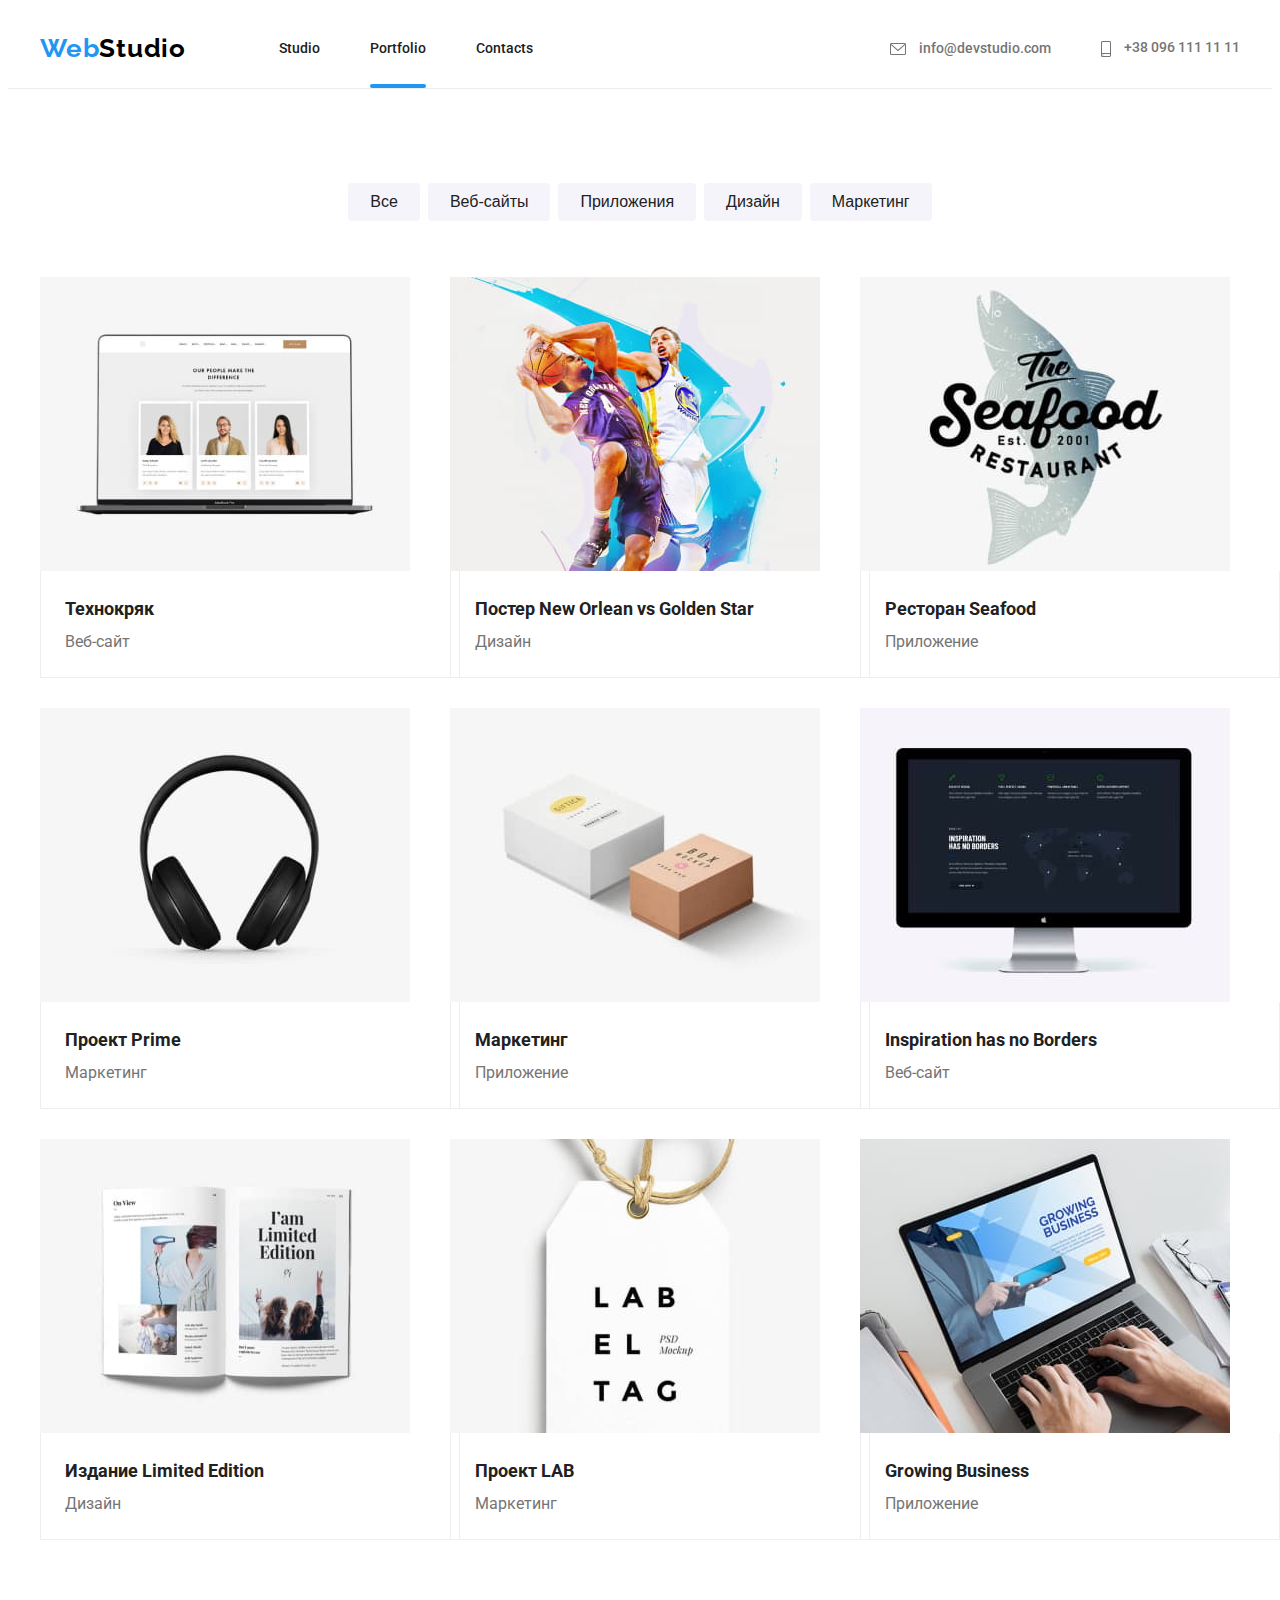
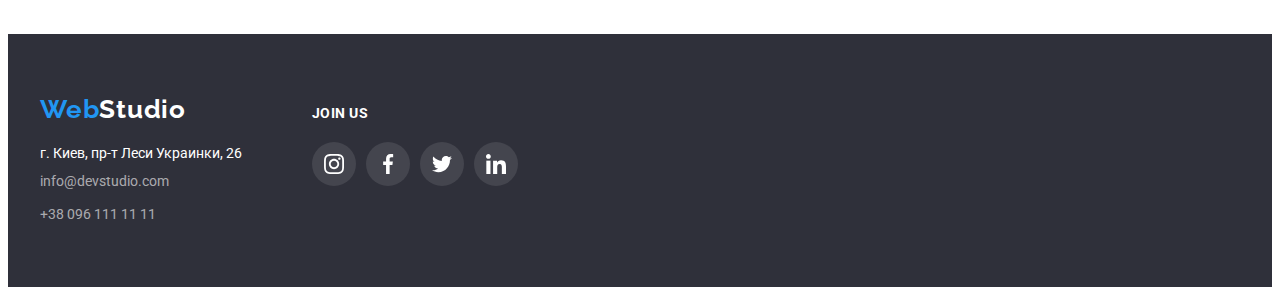
==== commit 6716b302: "Adding hw5 tasks" ====
--- a/portfolio.html
+++ b/portfolio.html
@@ -20,14 +20,14 @@
     <link rel="stylesheet" href="./css/style.css" />
   </head>
   <body>
-    <header>
+    <header class="main-header">
       <div class="container page-header">
         <nav class="main-nav">
           <a href="./index.html" class="logo primary"><span>Web</span>Studio</a>
           <ul class="site-nav">
             <li class="item"><a href="./index.html" class="link">Studio</a></li>
-            <li class="item"><a href="./portfolio.html" class="link">Portfolio</a></li>
-            <li class="item"><a href="./random.html" class="link">Contacts</a></li>
+            <li class="item"><a href="./portfolio.html" class="link" current>Portfolio</a></li>
+            <li class="item"><a href="#" class="link">Contacts</a></li>
           </ul>
         </nav>
         <ul class="contact">
@@ -62,63 +62,146 @@
           </ul>
           <ul class="products">
             <li class="product">
-              <img src="./images/products/technok.jpg" class="image" alt="" width="370" />
+              <div class="product-thumb">
+                <img src="./images/products/technok.jpg" class="image" alt="" width="370" />
+                <div class="desc">
+                  <p class="details">
+                    Ресурс пропонує комплексні пропозиції з різним рівнем функціоналу та сервісів.
+                    Все це дозволить відвідувачу отримати вичерпні відомості про компанію чи
+                    приватну особу.
+                  </p>
+                </div>
+              </div>
               <div class="text">
                 <h2 class="title">Технокряк</h2>
                 <p class="type">Веб-сайт</p>
               </div>
             </li>
             <li class="product">
-              <img src="./images/products/poster.jpg" class="image" alt="" width="370" />
+              <div class="product-thumb">
+                <img src="./images/products/poster.jpg" class="image" alt="" width="370" />
+                <div class="desc">
+                  <p class="details">
+                    Ресурс пропонує комплексні пропозиції з різним рівнем функціоналу та сервісів.
+                    Все це дозволить відвідувачу отримати вичерпні відомості про компанію чи
+                    приватну особу.
+                  </p>
+                </div>
+              </div>
               <div class="text">
                 <h2 class="title">Постер New Orlean vs Golden Star</h2>
                 <p class="type">Дизайн</p>
               </div>
             </li>
             <li class="product">
-              <img src="./images/products/restoraunt.jpg" class="image" alt="" width="370" />
+              <div class="product-thumb">
+                <img src="./images/products/restoraunt.jpg" class="image" alt="" width="370" />
+                <div class="desc">
+                  <p class="details">
+                    Ресурс пропонує комплексні пропозиції з різним рівнем функціоналу та сервісів.
+                    Все це дозволить відвідувачу отримати вичерпні відомості про компанію чи
+                    приватну особу.
+                  </p>
+                </div>
+              </div>
               <div class="text">
                 <h2 class="title">Ресторан Seafood</h2>
                 <p class="type">Приложение</p>
               </div>
             </li>
             <li class="product">
-              <img src="./images/products/prime.jpg" class="image" alt="" width="370" />
+              <div class="product-thumb">
+                <img src="./images/products/prime.jpg" class="image" alt="" width="370" />
+                <div class="desc">
+                  <p class="details">
+                    Ресурс пропонує комплексні пропозиції з різним рівнем функціоналу та сервісів.
+                    Все це дозволить відвідувачу отримати вичерпні відомості про компанію чи
+                    приватну особу.
+                  </p>
+                </div>
+              </div>
+
               <div class="text">
                 <h2 class="title">Проект Prime</h2>
                 <p class="type">Маркетинг</p>
               </div>
             </li>
             <li class="product">
-              <img src="./images/products/boxes.jpg" class="image" alt="" width="370" />
+              <div class="product-thumb">
+                <img src="./images/products/boxes.jpg" class="image" alt="" width="370" />
+                <div class="desc">
+                  <p class="details">
+                    Ресурс пропонує комплексні пропозиції з різним рівнем функціоналу та сервісів.
+                    Все це дозволить відвідувачу отримати вичерпні відомості про компанію чи
+                    приватну особу.
+                  </p>
+                </div>
+              </div>
+
               <div class="text">
                 <h2 class="title">Маркетинг</h2>
                 <p class="type">Приложение</p>
               </div>
             </li>
             <li class="product">
-              <img src="./images/products/insp.jpg" class="image" alt="" width="370" />
+              <div class="product-thumb">
+                <img src="./images/products/insp.jpg" class="image" alt="" width="370" />
+                <div class="desc">
+                  <p class="details">
+                    Ресурс пропонує комплексні пропозиції з різним рівнем функціоналу та сервісів.
+                    Все це дозволить відвідувачу отримати вичерпні відомості про компанію чи
+                    приватну особу.
+                  </p>
+                </div>
+              </div>
               <div class="text">
                 <h2 class="title">Inspiration has no Borders</h2>
                 <p class="type">Веб-сайт</p>
               </div>
             </li>
             <li class="product">
-              <img src="./images/products/journal.jpg" class="image" alt="" width="370" />
+              <div class="product-thumb">
+                <img src="./images/products/journal.jpg" class="image" alt="" width="370" />
+                <div class="desc">
+                  <p class="details">
+                    Ресурс пропонує комплексні пропозиції з різним рівнем функціоналу та сервісів.
+                    Все це дозволить відвідувачу отримати вичерпні відомості про компанію чи
+                    приватну особу.
+                  </p>
+                </div>
+              </div>
               <div class="text">
                 <h2 class="title">Издание Limited Edition</h2>
                 <p class="type">Дизайн</p>
               </div>
             </li>
             <li class="product">
-              <img src="./images/products/lab.jpg" class="image" alt="" width="370" />
+              <div class="product-thumb">
+                <img src="./images/products/lab.jpg" class="image" alt="" width="370" />
+                <div class="desc">
+                  <p class="details">
+                    Ресурс пропонує комплексні пропозиції з різним рівнем функціоналу та сервісів.
+                    Все це дозволить відвідувачу отримати вичерпні відомості про компанію чи
+                    приватну особу.
+                  </p>
+                </div>
+              </div>
               <div class="text">
                 <h2 class="title">Проект LAB</h2>
                 <p class="type">Маркетинг</p>
               </div>
             </li>
             <li class="product">
-              <img src="./images/products/gr_business.jpg" class="image" alt="" width="370" />
+              <div class="product-thumb">
+                <img src="./images/products/gr_business.jpg" class="image" alt="" width="370" />
+                <div class="desc">
+                  <p class="details">
+                    Ресурс пропонує комплексні пропозиції з різним рівнем функціоналу та сервісів.
+                    Все це дозволить відвідувачу отримати вичерпні відомості про компанію чи
+                    приватну особу.
+                  </p>
+                </div>
+              </div>
               <div class="text">
                 <h2 class="title">Growing Business</h2>
                 <p class="type">Приложение</p>
--- a/css/style.css
+++ b/css/style.css
@@ -30,8 +30,11 @@
   background-color: var(--white-color);
 }
 
-a {
+a,
+a:visited,
+a:active {
   text-decoration: none;
+  color: inherit;
 }
 
 ul {
@@ -51,6 +54,27 @@
   margin: 0;
 }
 
+button {
+  border: none;
+  background: none;
+
+  cursor: pointer;
+}
+
+.visually-hidden {
+  position: absolute;
+  width: 1px;
+  height: 1px;
+  margin: -1px;
+  border: 0;
+  padding: 0;
+
+  white-space: nowrap;
+  clip-path: inset(100%);
+  clip: rect(0 0 0 0);
+  overflow: hidden;
+}
+
 /* Container */
 
 .container {
@@ -77,6 +101,10 @@
 }
 
 /* Page header */
+
+.main-header {
+  border-bottom: 1px solid #ececec;
+}
 
 .page-header {
   display: flex;
@@ -132,21 +160,42 @@
 
 /* Site navigation */
 
-.site-nav .link {
+.site-nav .item {
+  position: relative;
   display: block;
   padding: 32px 0px;
 
-  color: inherit;
+  color: var(--title-color);
 
   font-weight: 500;
   line-height: 1.16;
 }
 
+.site-nav .link[current]::after {
+  content: '';
+  position: absolute;
+  bottom: 0;
+
+  display: block;
+  height: 4px;
+  width: 100%;
+  background-color: tomato;
+
+  border-radius: 2px;
+  background: var(--accent-color);
+}
+
 .contact .link {
   color: var(--sec-text-color);
 
   font-weight: 500;
   line-height: 1.16;
+
+  transition: color 250ms cubic-bezier(0.4, 0, 0.2, 1);
+}
+
+.link {
+  transition: color 250ms cubic-bezier(0.4, 0, 0.2, 1);
 }
 
 .link:hover,
@@ -252,9 +301,10 @@
   line-height: 1.62;
 
   background-color: var(--sc-bg-color);
-  border-radius: 4px;
-
-  cursor: pointer;
+  border: 4px transparent none;
+
+  transition: color 250ms cubic-bezier(0.4, 0, 0.2, 1),
+    background-color 250ms cubic-bezier(0.4, 0, 0.2, 1);
 }
 
 .button.primary {
@@ -291,6 +341,43 @@
   min-width: calc((100% - 90px) / 4);
 }
 
+/* Features */
+
+.features > .feature {
+  position: relative;
+}
+
+.feature img {
+  display: block;
+}
+
+.feature .type {
+  position: absolute;
+  top: 50%;
+  left: 50%;
+
+  transform: translate(-50%, -50%);
+  color: var(--white-color);
+
+  text-align: center;
+  font-weight: 700;
+  line-height: 1.16;
+  letter-spacing: 0.42px;
+  text-transform: uppercase;
+}
+
+.feature .thumb {
+  position: absolute;
+  bottom: 0;
+
+  width: 100%;
+  height: 70px;
+
+  background-color: rgba(47, 48, 58, 0.8);
+}
+
+/* Company traits */
+
 .trait .thumb {
   display: flex;
   align-items: center;
@@ -310,39 +397,6 @@
   height: 70px;
 }
 
-/* .traits .trait::before {
-  content: '';
-
-  display: block;
-
-  height: 120px;
-  width: 270px;
-
-  margin-bottom: 30px;
-
-  border-radius: 4px;
-  background-color: var(--sc-bg-color);
-  background-repeat: no-repeat;
-  background-position: center;
-  background-size: 70px 70px;
-} */
-
-/* .icon-antenna::before {
-  background-image: url(/images/icons/antenna.svg);
-}
-
-.icon-astronaut::before {
-  background-image: url(/images/icons/astronaut.svg);
-}
-
-.icon-clock::before {
-  background-image: url(/images/icons/clock.svg);
-}
-
-.icon-diagram::before {
-  background-image: url(/images/icons/diagram.svg);
-} */
-
 .traits > .trait:not(:last-child),
 .features > .feature:not(:last-child) {
   margin-right: 30px;
@@ -444,6 +498,8 @@
   border-radius: 50%;
 
   fill: var(--social-icon);
+  transition: background-color 250ms cubic-bezier(0.4, 0, 0.2, 1),
+    fill 250ms cubic-bezier(0.4, 0, 0.2, 1);
 }
 
 .social-link .icon {
@@ -454,6 +510,8 @@
 .social-link.footer-link {
   fill: var(--white-color);
   background-color: rgba(255, 255, 255, 0.1);
+
+  transition: background-color 250ms cubic-bezier(0.4, 0, 0.2, 1);
 }
 
 .social-link:hover,
@@ -462,39 +520,6 @@
   fill: var(--white-color);
 }
 
-/* 
-.social-link::before {
-  content: '';
-
-  display: inline-block;
-
-  width: 44px;
-  height: 44px;
-
-  background-position: center;
-  background-repeat: no-repeat;
-  background-size: 20px;
-  border-radius: 50%;
-
-  outline: 2px solid tomato;
-}
-
-.icon-instagram::before {
-  background-image: url(/images/icons/instagram.svg);
-}
-
-.icon-facebook::before {
-  background-image: url(/images/icons/facebook.svg);
-}
-
-.icon-twitter::before {
-  background-image: url(/images/icons/twitter.svg);
-}
-
-.icon-linkedin::before {
-  background-image: url(/images/icons/linkedin.svg);
-} */
-
 /* Clients */
 
 .regular {
@@ -524,6 +549,8 @@
   fill: var(--social-icon);
 
   cursor: pointer;
+  transition: border-color 250ms cubic-bezier(0.4, 0, 0.2, 1),
+    fill 300ms cubic-bezier(0.4, 0, 0.2, 1);
 }
 
 .client-logo .logo-thumb:hover {
@@ -618,8 +645,9 @@
 .products > .product {
   width: 370px;
   flex-basis: calc((100% - 60px) / 3);
-
   /* border: 1px solid #eee; */
+
+  transition: box-shadow 250ms cubic-bezier(0.4, 0, 0.2, 1);
 }
 
 .products > .product:hover {
@@ -655,6 +683,51 @@
   line-height: 1.88; /* 187.5% */
 }
 
+/* Positioning */
+
+.product .product-thumb {
+  position: relative;
+
+  overflow: hidden;
+}
+
+.product-thumb .desc {
+  position: absolute;
+
+  top: 0;
+  left: 0;
+
+  width: 100%;
+  height: 100%;
+
+  background-color: rgba(33, 150, 243, 0.9);
+
+  transform: translateY(100%);
+
+  transition: transform 250ms cubic-bezier(0.4, 0, 0.2, 1);
+}
+
+.desc .details {
+  position: absolute;
+
+  top: 50%;
+  left: 50%;
+
+  width: 322px;
+
+  color: var(--white-color);
+  font-size: 18px;
+  font-weight: 400;
+  line-height: 1.56; /* 155.556% */
+  letter-spacing: 0.54px;
+
+  transform: translate(-50%, -50%);
+}
+
+.product:hover .desc {
+  transform: translateY(0%);
+}
+
 /* Filters */
 
 .filters {
@@ -670,9 +743,74 @@
 
 .filters .filter {
   border-color: transparent;
+  border-radius: 4px;
+
+  transition: box-shadow 250ms cubic-bezier(0.4, 0, 0.2, 1),
+    color 250ms cubic-bezier(0.4, 0, 0.2, 1), background-color 250ms cubic-bezier(0.4, 0, 0.2, 1);
 }
 
 .filters .filter:hover {
   box-shadow: 0px 2px 2px 0px rgba(0, 0, 0, 0.12), 0px 1px 2px 0px rgba(0, 0, 0, 0.08),
     0px 3px 1px 0px rgba(0, 0, 0, 0.1);
 }
+
+/* Modal form */
+
+.backdrop {
+  position: fixed;
+  top: 0;
+  width: 100%;
+  height: 100%;
+
+  background-color: rgba(0, 0, 0, 0.2);
+  opacity: 1;
+  scale: 1;
+  transition: opacity 300ms cubic-bezier(0.4, 0, 0.2, 1), scale 300ms cubic-bezier(0.4, 0, 0.2, 1);
+}
+
+.backdrop.is-hidden {
+  opacity: 0;
+  scale: 1.2;
+  pointer-events: none;
+}
+
+.backdrop .modal-form {
+  position: absolute;
+
+  top: 50%;
+  left: 50%;
+
+  transform: translate(-50%, -50%);
+
+  width: 528px;
+  height: 581px;
+
+  background-color: var(--white-color);
+  border-radius: 4px;
+  box-shadow: 0px 2px 1px 0px rgba(0, 0, 0, 0.2), 0px 1px 1px 0px rgba(0, 0, 0, 0.14),
+    0px 1px 3px 0px rgba(0, 0, 0, 0.12);
+}
+
+.modal-button {
+  position: absolute;
+
+  top: 8px;
+  right: 8px;
+
+  display: inline-flex;
+  justify-content: center;
+  align-items: center;
+
+  width: 30px;
+  height: 30px;
+
+  border-color: rgba(0, 0, 0, 0.1);
+  border-radius: 50%;
+  border-width: 2px;
+  border-style: solid;
+}
+
+.modal-button .icon {
+  width: 18px;
+  height: 18px;
+}
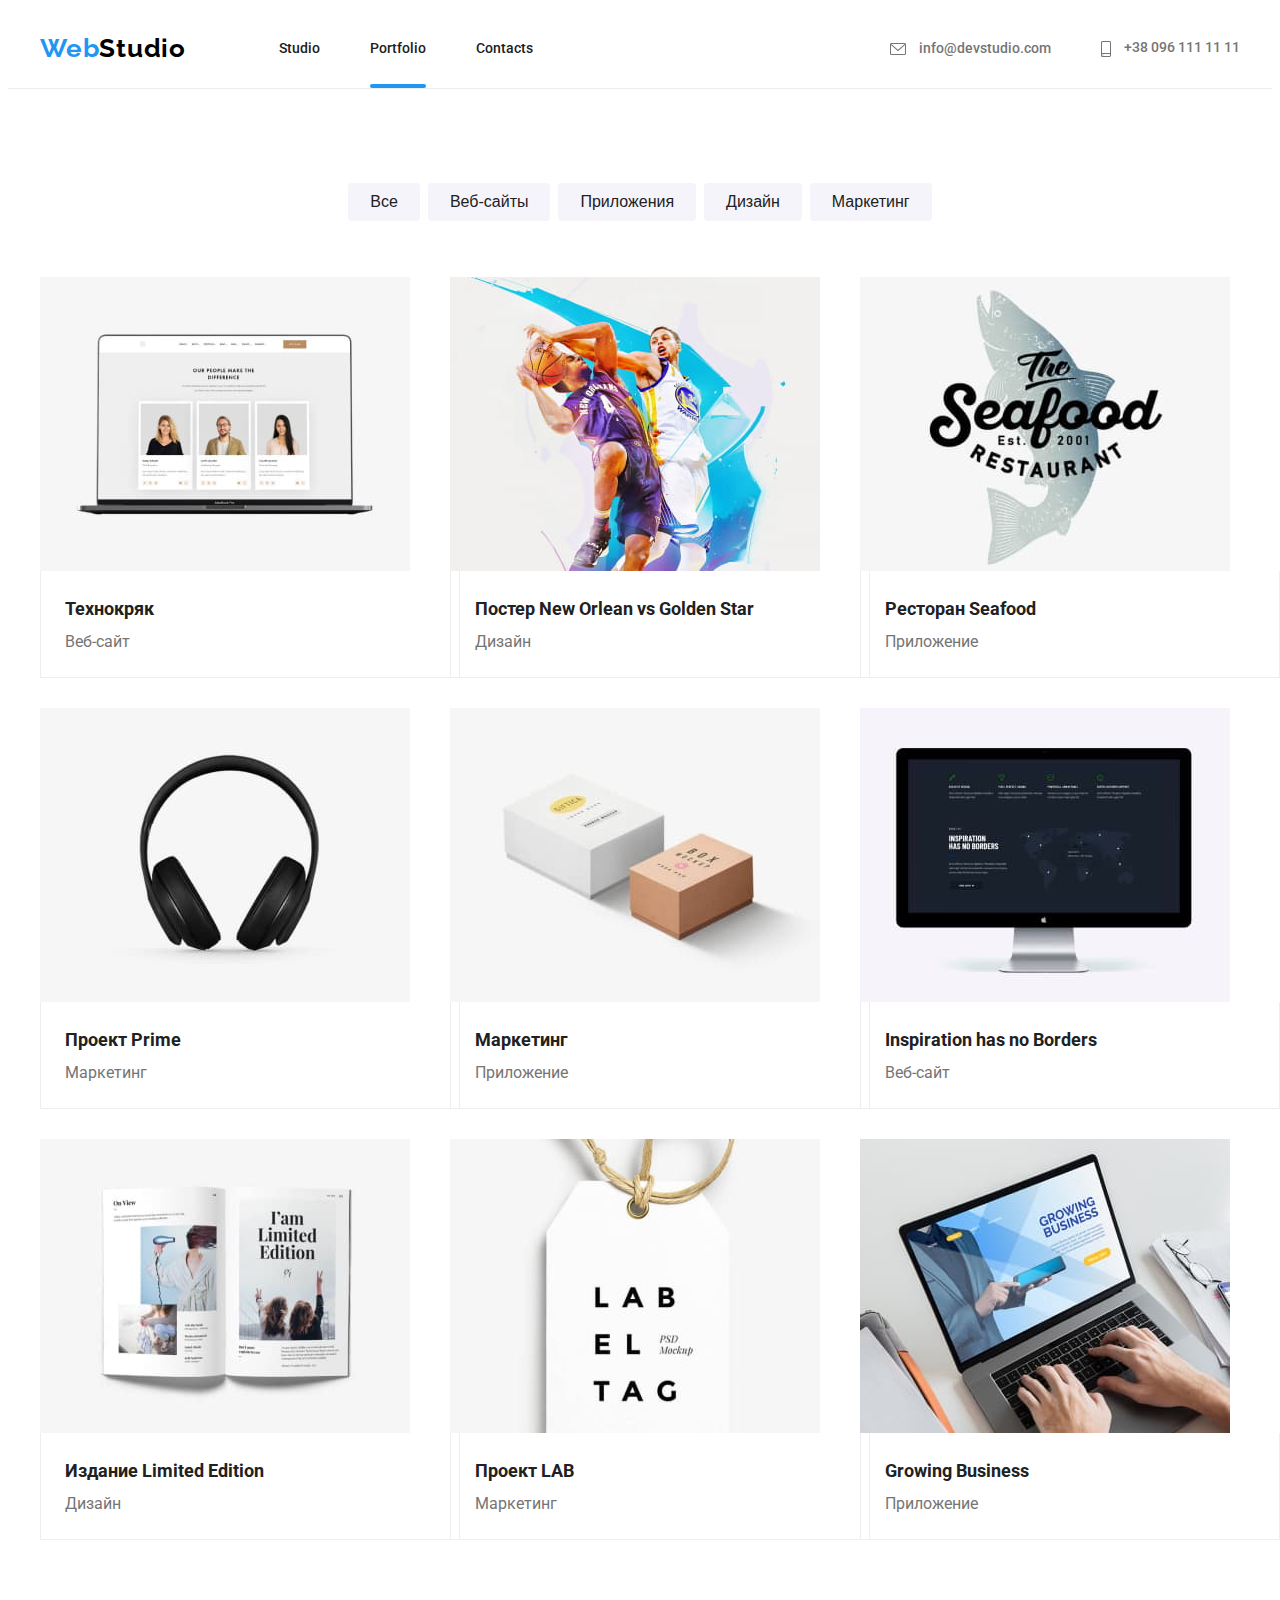
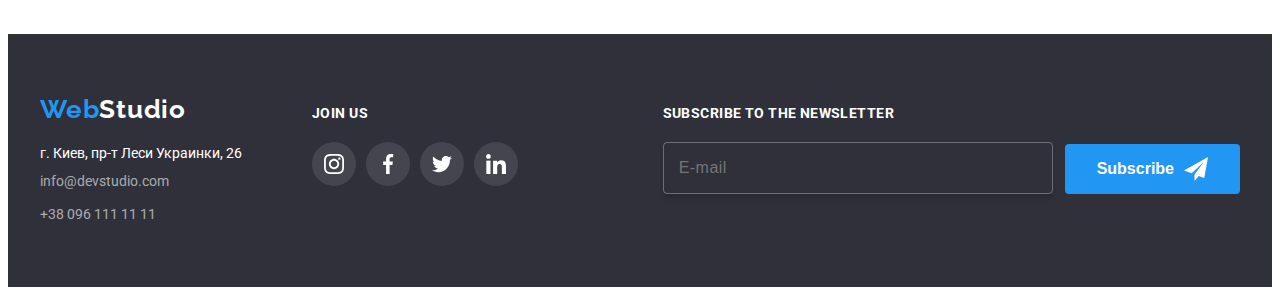
==== commit bf84bd8f: "Added forms for footer and modal window" ====
--- a/portfolio.html
+++ b/portfolio.html
@@ -254,6 +254,18 @@
             </li>
           </ul>
         </div>
+        <form class="mailing">
+          <label class="mailing-label">
+            <b class="mailing-title">Subscribe to the newsletter</b>
+            <input type="text" name="sign" placeholder="E-mail" class="sign" />
+          </label>
+          <button class="button primary">
+            Subscribe
+            <svg class="icon" width="24" height="24">
+              <use href="./images/icons/new-optimized-icons.svg#icon-send"></use>
+            </svg>
+          </button>
+        </form>
       </div>
     </footer>
   </body>
--- a/css/style.css
+++ b/css/style.css
@@ -264,7 +264,7 @@
   min-height: 600px;
 
   background-image: linear-gradient(to right, rgba(47, 48, 58, 0.4), rgba(47, 48, 58, 0.4)),
-    url(/images/hero-img-bg.jpg);
+    url('../images/hero-img-bg.jpg');
 
   background-repeat: no-repeat;
   background-size: cover;
@@ -286,7 +286,10 @@
 /* Button */
 
 .button {
-  display: inline-block;
+  display: inline-flex;
+
+  align-items: center;
+  justify-content: center;
 
   font-size: 16px;
   font-weight: 700;
@@ -313,6 +316,15 @@
   border-radius: 4px;
   color: var(--white-color);
   background-color: var(--accent-color);
+
+  transition: background-color 250ms cubic-bezier(0.4, 0, 0.2, 1),
+    box-shadow 250ms cubic-bezier(0.4, 0, 0.2, 1);
+}
+
+.button.primary:hover {
+  border-radius: 4px;
+  background: #188ce8;
+  box-shadow: 0px 4px 4px 0px rgba(0, 0, 0, 0.15);
 }
 
 .button.filter:hover,
@@ -632,6 +644,56 @@
   text-transform: uppercase;
 }
 
+/* Foooter form */
+
+.mailing {
+  display: flex;
+
+  justify-content: baseline;
+  align-items: end;
+  margin-left: auto;
+}
+
+.mailing-label {
+  display: inline-flex;
+  flex-direction: column;
+
+  margin-right: 12px;
+}
+
+.mailing-title {
+  margin-bottom: 20px;
+
+  color: var(--white-color);
+  font-size: 14px;
+  font-weight: 700;
+  line-height: 1.16;
+  letter-spacing: 0.42px;
+  text-transform: uppercase;
+}
+
+.mailing-label > .sign {
+  padding: 15px;
+
+  width: 358px;
+  height: auto;
+
+  border-radius: 4px;
+  border: 1px solid rgba(255, 255, 255, 0.3);
+  background: transparent;
+  box-shadow: 0px 4px 4px 0px rgba(0, 0, 0, 0.15);
+
+  color: var(--address-color);
+  font-size: 16px;
+  font-weight: 400;
+  line-height: 1.25; /* 125% */
+  letter-spacing: 0.48px;
+}
+
+.mailing .icon {
+  margin-left: 10px;
+}
+
 /* Portfolio.hmtl */
 
 /* Products */
@@ -813,4 +875,168 @@
 .modal-button .icon {
   width: 18px;
   height: 18px;
-}
+
+  transition: fill 250ms cubic-bezier(0.4, 0, 0.2, 1);
+}
+
+.modal-button .icon:hover {
+  fill: var(--accent-color);
+}
+
+.form-container {
+  margin: 40px;
+}
+
+/* Modal form */
+
+.order-form {
+  display: flex;
+  flex-direction: column;
+}
+
+.form-title {
+  margin-bottom: 12px;
+
+  text-align: center;
+  color: var(--title-color);
+  font-size: 20px;
+  font-weight: 700;
+  line-height: 1.16;
+  letter-spacing: 0.6px;
+}
+
+/* Form fields */
+
+.order-form .form-field {
+  display: inline-flex;
+  flex-direction: column;
+
+  margin-bottom: 10px;
+
+  width: 100%;
+}
+
+.order-form .form-field.last {
+  margin-bottom: 20px;
+}
+
+/* Field property */
+
+.form-field .field-title {
+  margin-bottom: 4px;
+  color: var(--sec-text-color);
+  font-size: 12px;
+  font-weight: 400;
+  line-height: 1.16;
+  letter-spacing: 0.12px;
+}
+
+.form-field .field-input {
+  padding: 12px;
+  padding-left: 42px;
+
+  width: 100%;
+
+  border-radius: 4px;
+  border: 1px solid rgba(33, 33, 33, 0.2);
+
+  transition: border-color 250ms cubic-bezier(0.4, 0, 0.2, 1);
+
+  outline: none;
+}
+
+.order-form:focus-within .field-input:focus {
+  border-color: var(--accent-color);
+}
+
+.field-input:focus + .icon {
+  fill: var(--accent-color);
+}
+
+.field-cont {
+  position: relative;
+  width: 100%;
+
+  border: none;
+}
+
+.field-cont .icon {
+  position: absolute;
+
+  top: 11px;
+  left: 12px;
+
+  fill: inherit;
+
+  transition: fill 250ms cubic-bezier(0.4, 0, 0.2, 1);
+}
+
+/* Comment */
+
+.field-input.comment {
+  resize: none;
+  padding-left: 12px;
+
+  height: 120px;
+}
+
+/* Form button */
+
+.order-form .button {
+  align-self: center;
+}
+
+/* Form policy */
+
+.order-form .policy {
+  margin-bottom: 30px;
+  align-self: center;
+
+  display: flex;
+  align-items: center;
+}
+
+.policy .agreement-link {
+  text-decoration: underline;
+  color: var(--accent-color);
+}
+
+.policy-text {
+  color: var(--sec-text-color);
+  font-weight: 400;
+  line-height: 1.71; /* 171.429% */
+  letter-spacing: 0.42px;
+}
+
+/* Checkbox icon */
+
+.policy .agreement {
+  appearance: none;
+}
+
+.policy .icon {
+  display: inline-block;
+
+  box-sizing: content-box;
+
+  width: 16px;
+  height: 15px;
+
+  margin-right: 7px;
+
+  border-radius: 10%;
+  border-color: var(--logo-color);
+  border-style: solid;
+  border-width: 2px;
+}
+
+.policy .agreement:checked + .icon {
+  background-color: var(--accent-color);
+
+  border: 2px solid transparent;
+
+  background-image: url('../images/icons/icon-check.svg');
+  background-repeat: no-repeat;
+  background-size: contain;
+  background-position: center;
+}
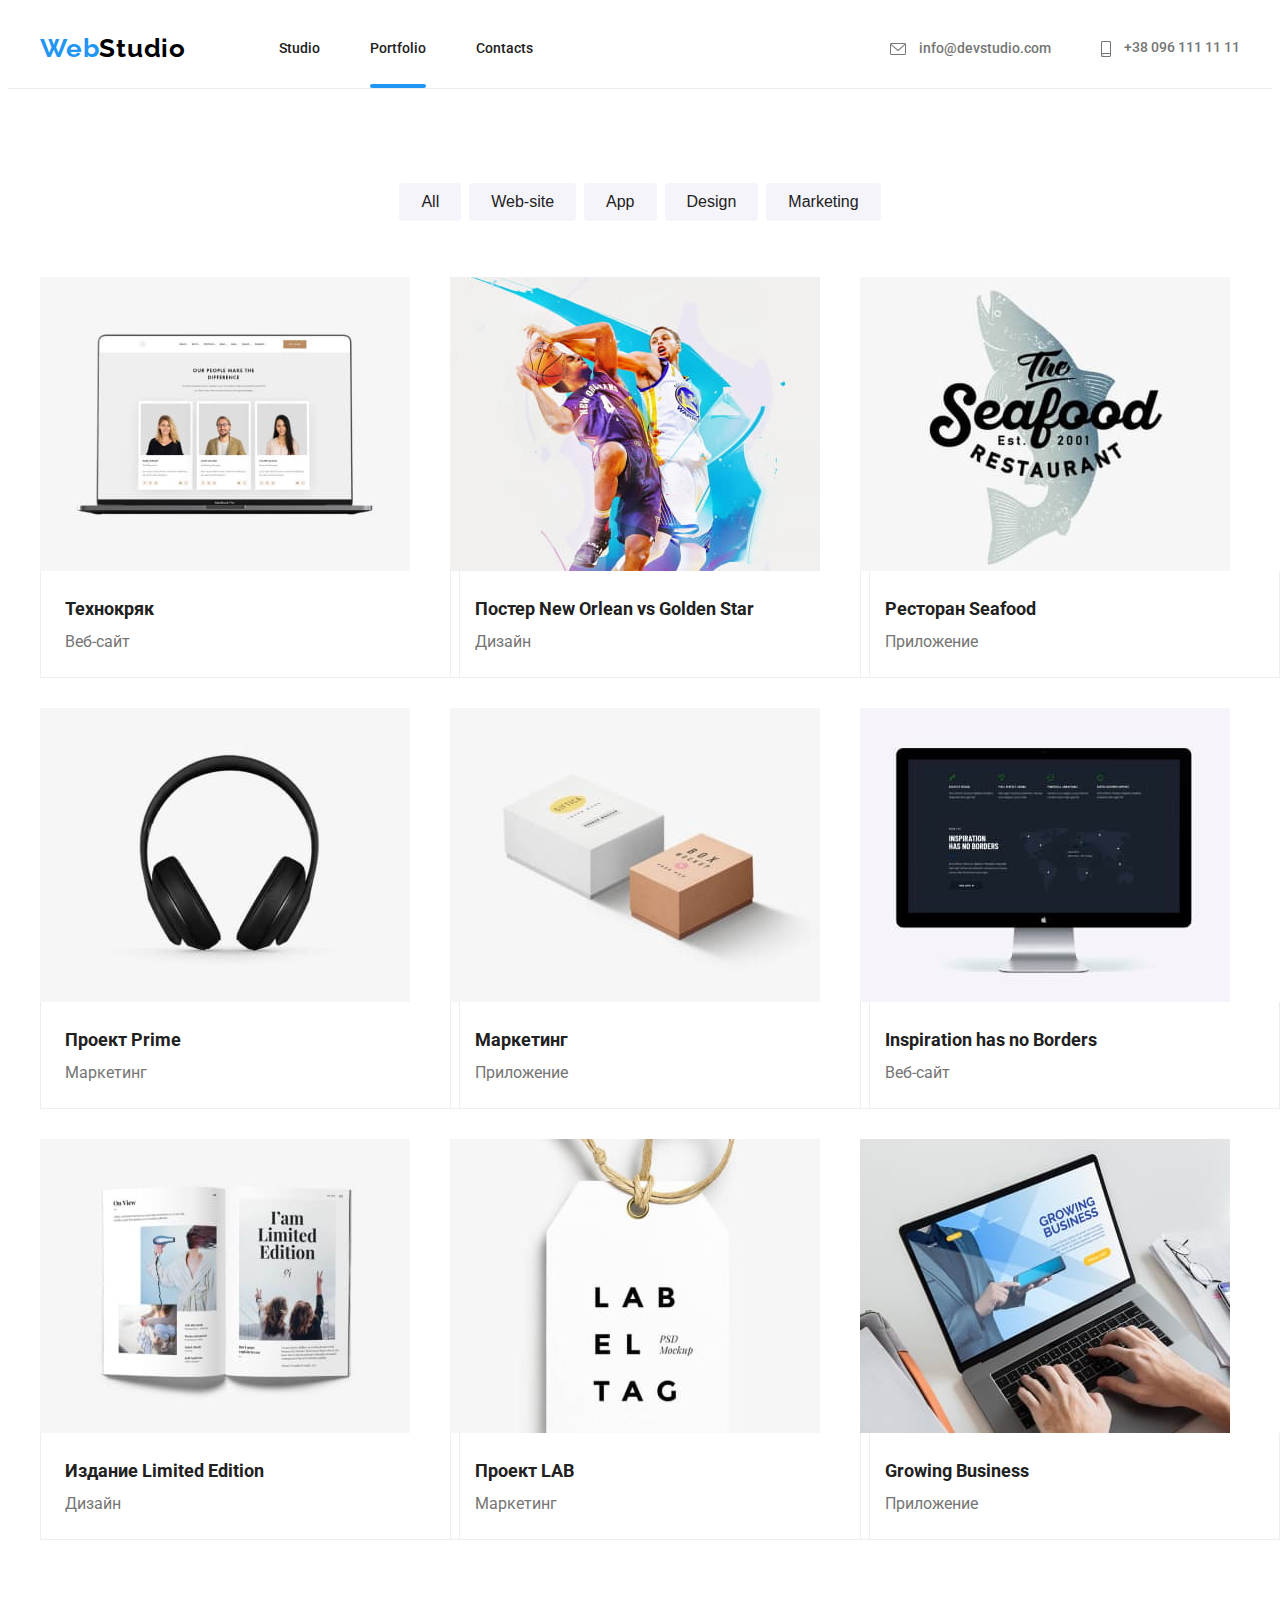
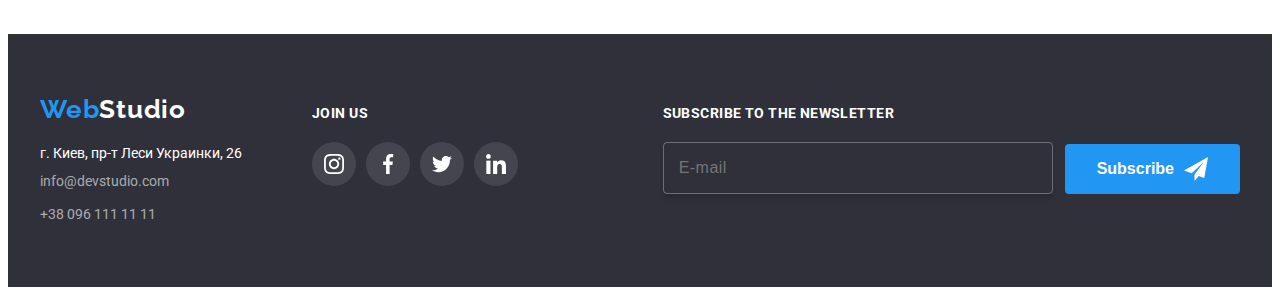
==== commit 21b06f34: "added new features" ====
--- a/portfolio.html
+++ b/portfolio.html
@@ -54,11 +54,11 @@
       <section class="section projects">
         <div class="container">
           <ul class="filters">
-            <li class="item"><button type="button" class="button filter">Все</button></li>
-            <li class="item"><button type="button" class="button filter">Веб-сайты</button></li>
-            <li class="item"><button type="button" class="button filter">Приложения</button></li>
-            <li class="item"><button type="button" class="button filter">Дизайн</button></li>
-            <li class="item"><button type="button" class="button filter">Маркетинг</button></li>
+            <li class="item"><button type="button" class="button filter">All</button></li>
+            <li class="item"><button type="button" class="button filter">Web-site</button></li>
+            <li class="item"><button type="button" class="button filter">App</button></li>
+            <li class="item"><button type="button" class="button filter">Design</button></li>
+            <li class="item"><button type="button" class="button filter">Marketing</button></li>
           </ul>
           <ul class="products">
             <li class="product">
@@ -66,9 +66,9 @@
                 <img src="./images/products/technok.jpg" class="image" alt="" width="370" />
                 <div class="desc">
                   <p class="details">
-                    Ресурс пропонує комплексні пропозиції з різним рівнем функціоналу та сервісів.
-                    Все це дозволить відвідувачу отримати вичерпні відомості про компанію чи
-                    приватну особу.
+                    The resource offers comprehensive offers with different levels of functionality
+                    and services. All this will allow the visitor to get comprehensive information
+                    about the company or private person.
                   </p>
                 </div>
               </div>
@@ -82,9 +82,9 @@
                 <img src="./images/products/poster.jpg" class="image" alt="" width="370" />
                 <div class="desc">
                   <p class="details">
-                    Ресурс пропонує комплексні пропозиції з різним рівнем функціоналу та сервісів.
-                    Все це дозволить відвідувачу отримати вичерпні відомості про компанію чи
-                    приватну особу.
+                    The resource offers comprehensive offers with different levels of functionality
+                    and services. All this will allow the visitor to get comprehensive information
+                    about the company or private person.
                   </p>
                 </div>
               </div>
@@ -98,9 +98,9 @@
                 <img src="./images/products/restoraunt.jpg" class="image" alt="" width="370" />
                 <div class="desc">
                   <p class="details">
-                    Ресурс пропонує комплексні пропозиції з різним рівнем функціоналу та сервісів.
-                    Все це дозволить відвідувачу отримати вичерпні відомості про компанію чи
-                    приватну особу.
+                    The resource offers comprehensive offers with different levels of functionality
+                    and services. All this will allow the visitor to get comprehensive information
+                    about the company or private person.
                   </p>
                 </div>
               </div>
@@ -114,9 +114,9 @@
                 <img src="./images/products/prime.jpg" class="image" alt="" width="370" />
                 <div class="desc">
                   <p class="details">
-                    Ресурс пропонує комплексні пропозиції з різним рівнем функціоналу та сервісів.
-                    Все це дозволить відвідувачу отримати вичерпні відомості про компанію чи
-                    приватну особу.
+                    The resource offers comprehensive offers with different levels of functionality
+                    and services. All this will allow the visitor to get comprehensive information
+                    about the company or private person.
                   </p>
                 </div>
               </div>
@@ -131,9 +131,9 @@
                 <img src="./images/products/boxes.jpg" class="image" alt="" width="370" />
                 <div class="desc">
                   <p class="details">
-                    Ресурс пропонує комплексні пропозиції з різним рівнем функціоналу та сервісів.
-                    Все це дозволить відвідувачу отримати вичерпні відомості про компанію чи
-                    приватну особу.
+                    The resource offers comprehensive offers with different levels of functionality
+                    and services. All this will allow the visitor to get comprehensive information
+                    about the company or private person.
                   </p>
                 </div>
               </div>
@@ -148,9 +148,9 @@
                 <img src="./images/products/insp.jpg" class="image" alt="" width="370" />
                 <div class="desc">
                   <p class="details">
-                    Ресурс пропонує комплексні пропозиції з різним рівнем функціоналу та сервісів.
-                    Все це дозволить відвідувачу отримати вичерпні відомості про компанію чи
-                    приватну особу.
+                    The resource offers comprehensive offers with different levels of functionality
+                    and services. All this will allow the visitor to get comprehensive information
+                    about the company or private person.
                   </p>
                 </div>
               </div>
@@ -164,9 +164,9 @@
                 <img src="./images/products/journal.jpg" class="image" alt="" width="370" />
                 <div class="desc">
                   <p class="details">
-                    Ресурс пропонує комплексні пропозиції з різним рівнем функціоналу та сервісів.
-                    Все це дозволить відвідувачу отримати вичерпні відомості про компанію чи
-                    приватну особу.
+                    The resource offers comprehensive offers with different levels of functionality
+                    and services. All this will allow the visitor to get comprehensive information
+                    about the company or private person.
                   </p>
                 </div>
               </div>
@@ -180,9 +180,9 @@
                 <img src="./images/products/lab.jpg" class="image" alt="" width="370" />
                 <div class="desc">
                   <p class="details">
-                    Ресурс пропонує комплексні пропозиції з різним рівнем функціоналу та сервісів.
-                    Все це дозволить відвідувачу отримати вичерпні відомості про компанію чи
-                    приватну особу.
+                    The resource offers comprehensive offers with different levels of functionality
+                    and services. All this will allow the visitor to get comprehensive information
+                    about the company or private person.
                   </p>
                 </div>
               </div>
@@ -196,9 +196,9 @@
                 <img src="./images/products/gr_business.jpg" class="image" alt="" width="370" />
                 <div class="desc">
                   <p class="details">
-                    Ресурс пропонує комплексні пропозиції з різним рівнем функціоналу та сервісів.
-                    Все це дозволить відвідувачу отримати вичерпні відомості про компанію чи
-                    приватну особу.
+                    The resource offers comprehensive offers with different levels of functionality
+                    and services. All this will allow the visitor to get comprehensive information
+                    about the company or private person.
                   </p>
                 </div>
               </div>
--- a/css/style.css
+++ b/css/style.css
@@ -85,8 +85,6 @@
 
   padding-left: 15px;
   padding-right: 15px;
-
-  /* outline: 2px dashed tomato; */
 }
 
 /* Sections */
@@ -162,13 +160,17 @@
 
 .site-nav .item {
   position: relative;
-  display: block;
-  padding: 32px 0px;
 
   color: var(--title-color);
 
   font-weight: 500;
   line-height: 1.16;
+}
+
+.site-nav .link {
+  display: block;
+
+  padding: 32px 0px;
 }
 
 .site-nav .link[current]::after {
@@ -179,7 +181,6 @@
   display: block;
   height: 4px;
   width: 100%;
-  background-color: tomato;
 
   border-radius: 2px;
   background: var(--accent-color);
